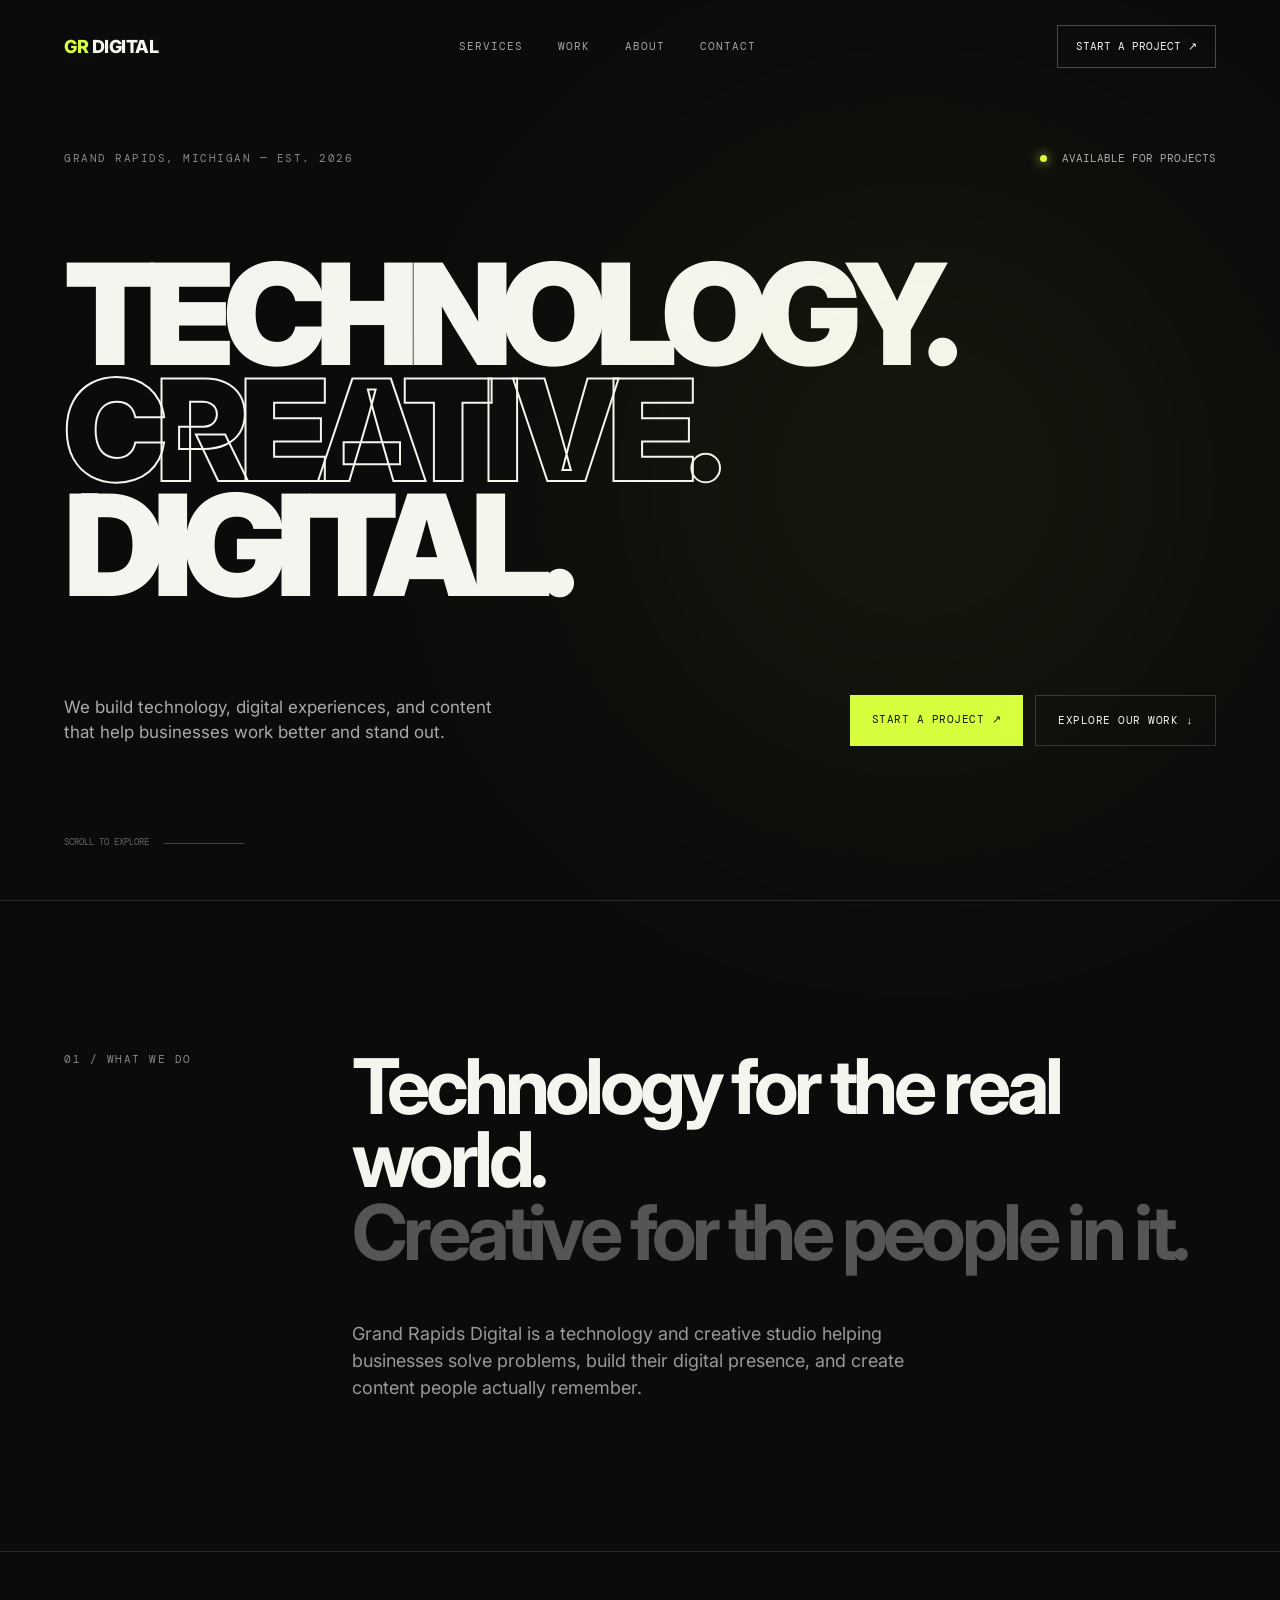
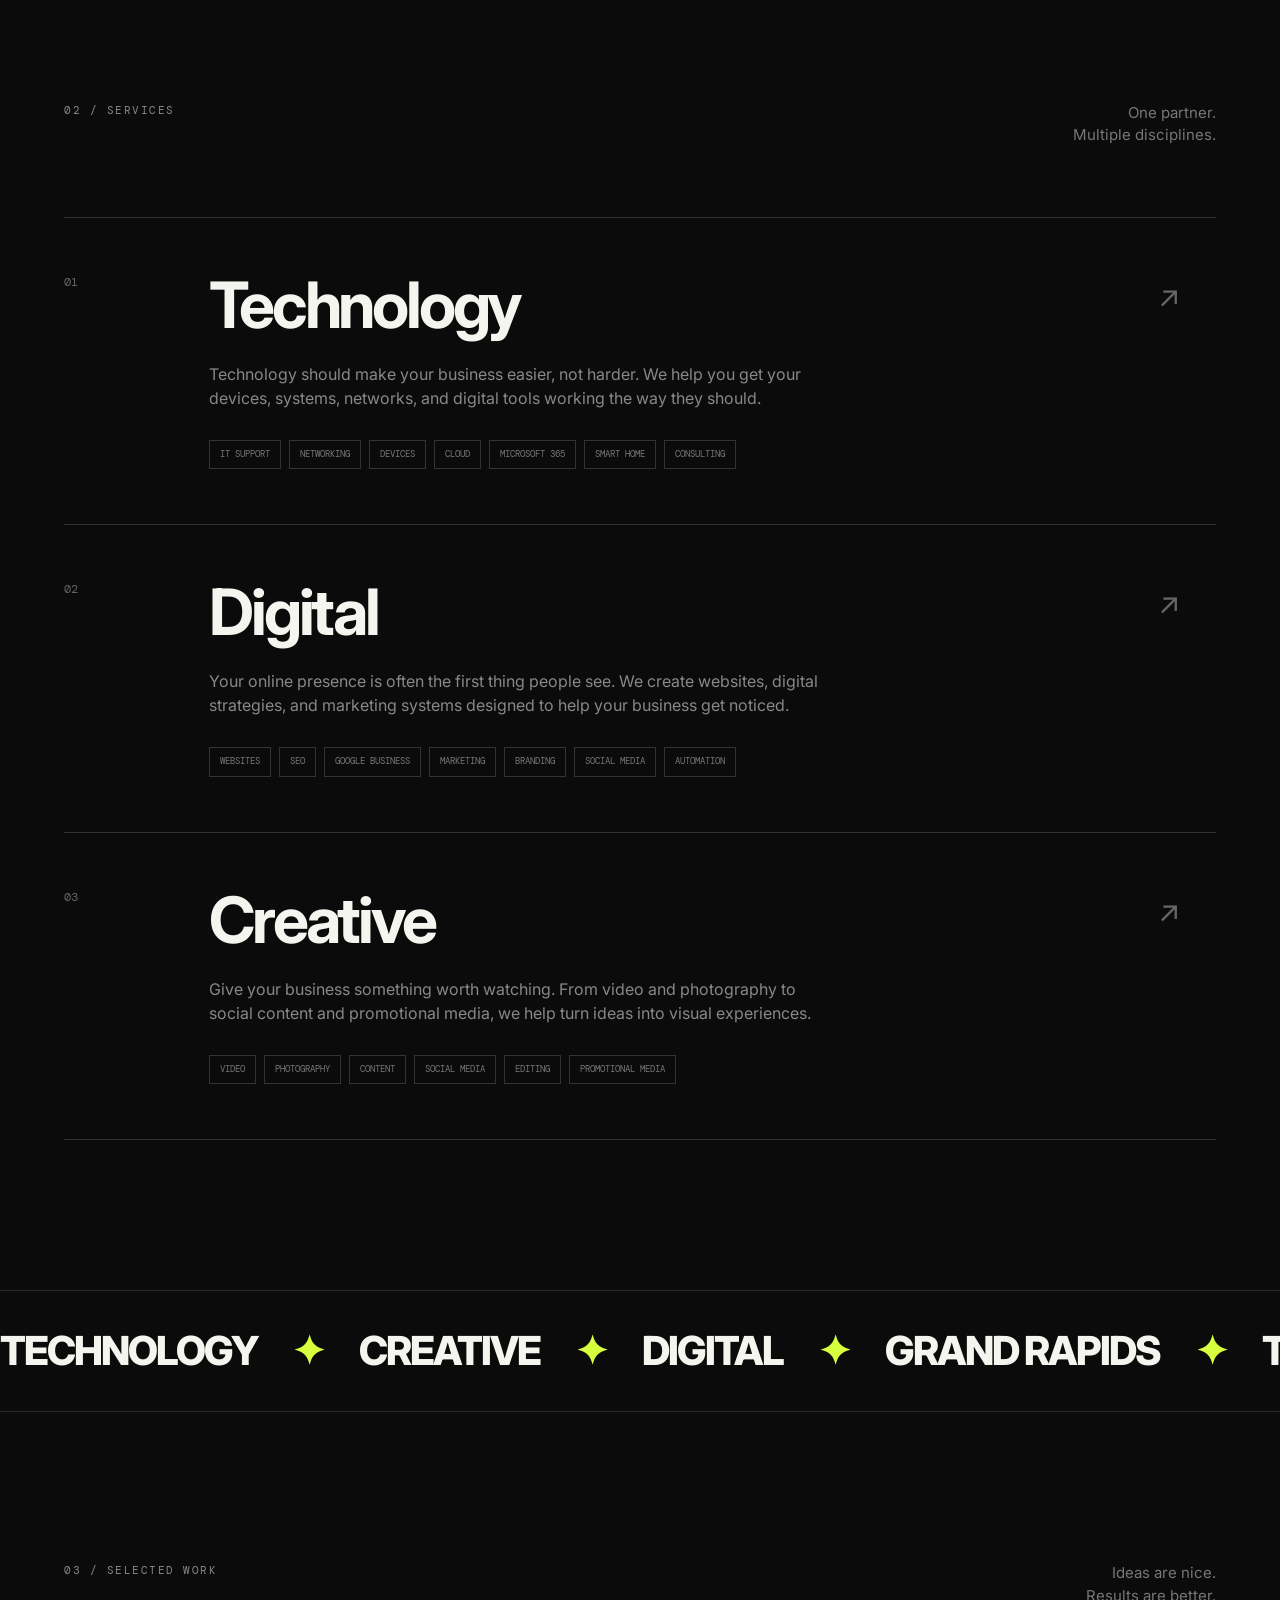
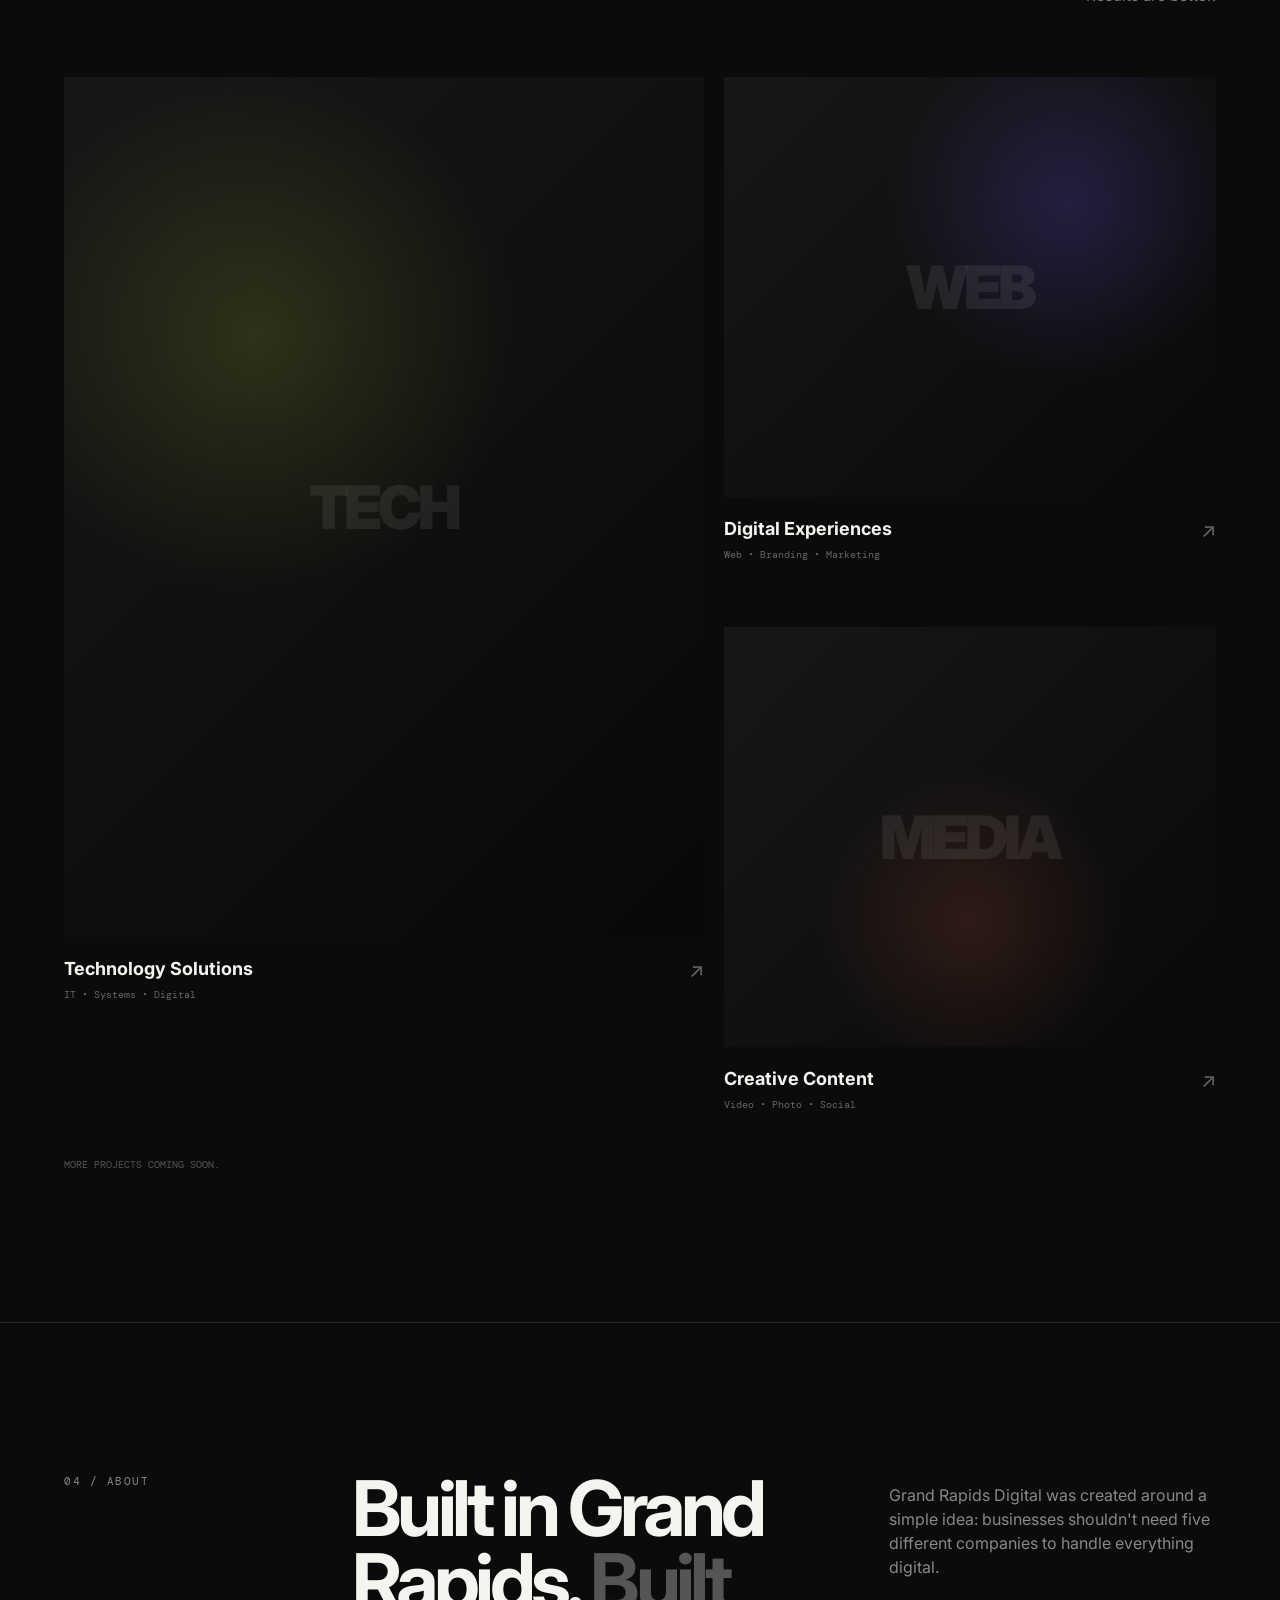
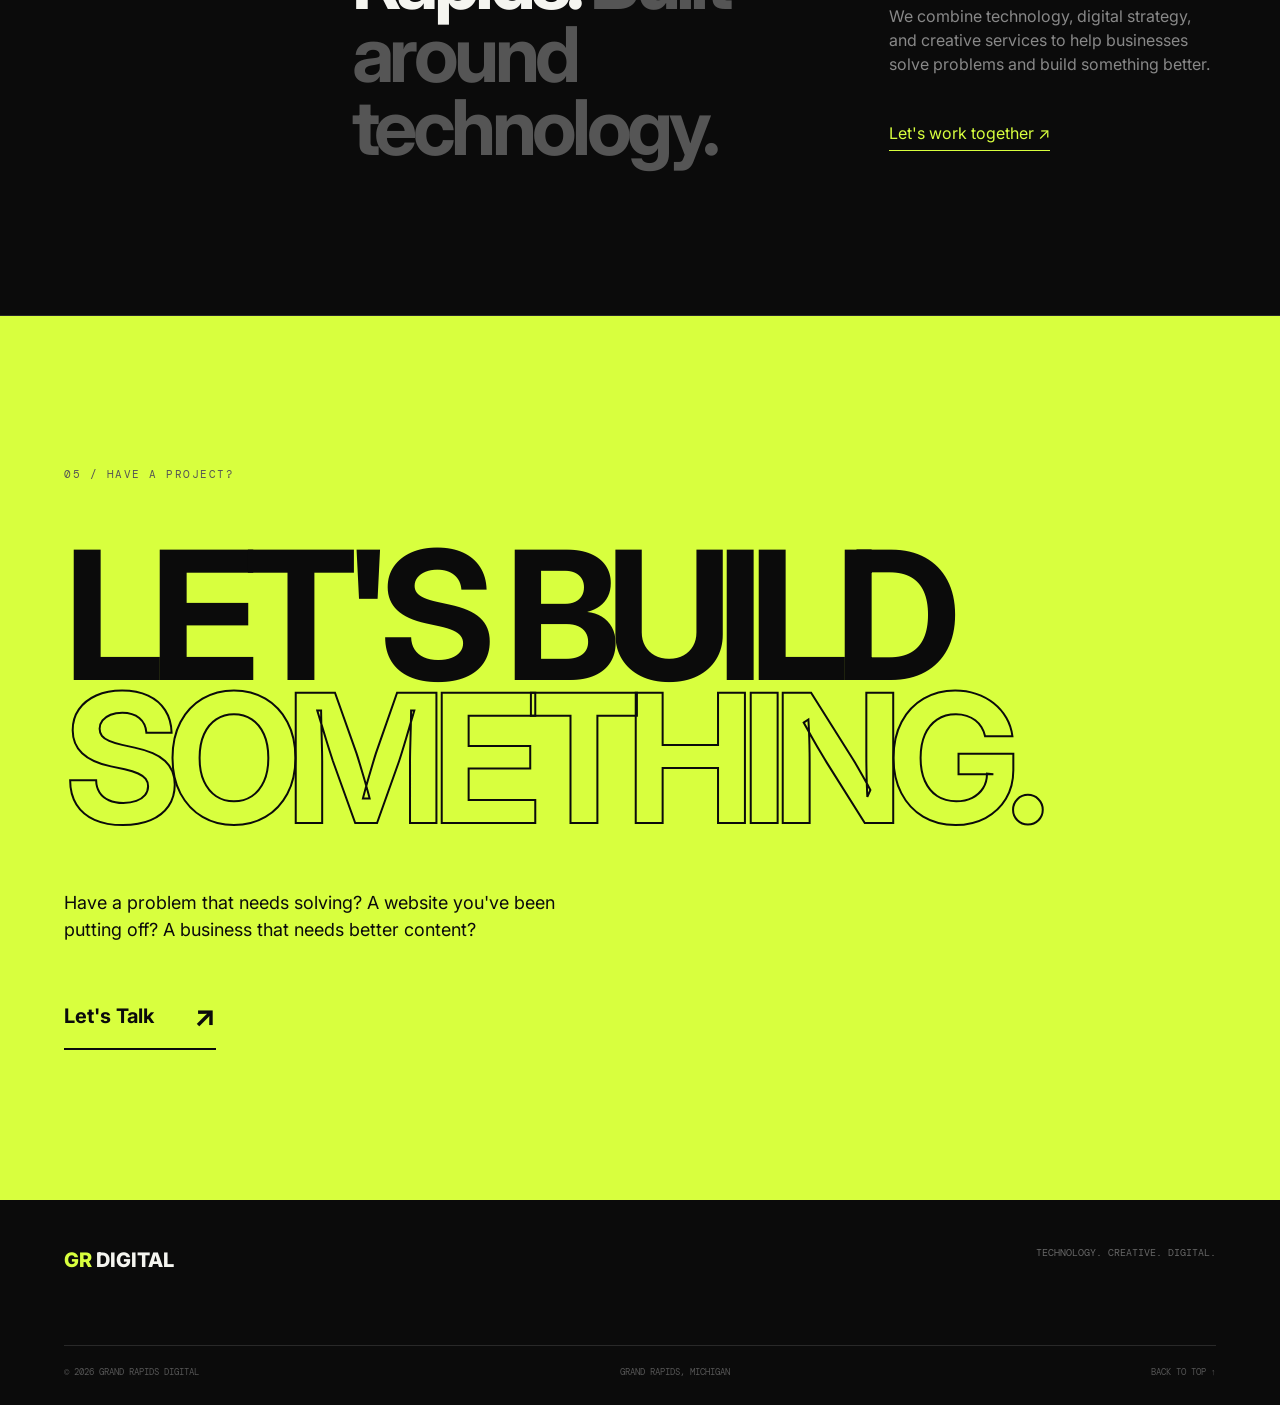
==== index.html @ d01770b4 "Initial website" ====
<!DOCTYPE html>
<html lang="en">
<head>
    <meta charset="UTF-8">
    <meta name="viewport" content="width=device-width, initial-scale=1.0">

    <title>Grand Rapids Digital — Technology. Creative. Digital.</title>

    <meta
        name="description"
        content="Grand Rapids Digital provides technology, digital, marketing, and creative services for businesses in Grand Rapids and beyond."
    >

    <link rel="stylesheet" href="style.css">
</head>

<body>

    <!-- NAVIGATION -->
    <header class="navbar">
        <div class="nav-container">

            <a href="#top" class="logo">
                <span>GR</span> DIGITAL
            </a>

            <nav>
                <a href="#services">Services</a>
                <a href="#work">Work</a>
                <a href="#about">About</a>
                <a href="#contact">Contact</a>
            </nav>

            <a href="#contact" class="nav-button">
                Start a Project ↗
            </a>

        </div>
    </header>


    <main id="top">

        <!-- HERO -->
        <section class="hero">

            <div class="hero-top">
                <p class="eyebrow">GRAND RAPIDS, MICHIGAN — EST. 2026</p>

                <div class="hero-status">
                    <span class="status-dot"></span>
                    Available for projects
                </div>
            </div>

            <div class="hero-title">
                <h1>
                    Technology.<br>
                    <span>Creative.</span><br>
                    Digital.
                </h1>
            </div>

            <div class="hero-bottom">

                <p class="hero-description">
                    We build technology, digital experiences, and content
                    that help businesses work better and stand out.
                </p>

                <div class="hero-actions">
                    <a href="#contact" class="button primary">
                        Start a Project ↗
                    </a>

                    <a href="#work" class="button secondary">
                        Explore Our Work ↓
                    </a>
                </div>

            </div>

            <div class="scroll-indicator">
                <span>SCROLL TO EXPLORE</span>
                <span class="scroll-line"></span>
            </div>

        </section>


        <!-- INTRO -->
        <section class="intro section">

            <div class="section-number">01 / WHAT WE DO</div>

            <div class="intro-content">

                <h2>
                    Technology for the real world.
                    <span>Creative for the people in it.</span>
                </h2>

                <p>
                    Grand Rapids Digital is a technology and creative studio
                    helping businesses solve problems, build their digital
                    presence, and create content people actually remember.
                </p>

            </div>

        </section>


        <!-- SERVICES -->
        <section id="services" class="services section">

            <div class="section-header">
                <div class="section-number">02 / SERVICES</div>

                <p>
                    One partner.<br>
                    Multiple disciplines.
                </p>
            </div>


            <div class="service-list">

                <!-- TECHNOLOGY -->
                <article class="service-item">

                    <div class="service-number">01</div>

                    <div class="service-main">

                        <h3>Technology</h3>

                        <p>
                            Technology should make your business easier,
                            not harder. We help you get your devices,
                            systems, networks, and digital tools working
                            the way they should.
                        </p>

                        <div class="service-tags">
                            <span>IT SUPPORT</span>
                            <span>NETWORKING</span>
                            <span>DEVICES</span>
                            <span>CLOUD</span>
                            <span>MICROSOFT 365</span>
                            <span>SMART HOME</span>
                            <span>CONSULTING</span>
                        </div>

                    </div>

                    <div class="service-arrow">↗</div>

                </article>


                <!-- DIGITAL -->
                <article class="service-item">

                    <div class="service-number">02</div>

                    <div class="service-main">

                        <h3>Digital</h3>

                        <p>
                            Your online presence is often the first thing
                            people see. We create websites, digital
                            strategies, and marketing systems designed
                            to help your business get noticed.
                        </p>

                        <div class="service-tags">
                            <span>WEBSITES</span>
                            <span>SEO</span>
                            <span>GOOGLE BUSINESS</span>
                            <span>MARKETING</span>
                            <span>BRANDING</span>
                            <span>SOCIAL MEDIA</span>
                            <span>AUTOMATION</span>
                        </div>

                    </div>

                    <div class="service-arrow">↗</div>

                </article>


                <!-- CREATIVE -->
                <article class="service-item">

                    <div class="service-number">03</div>

                    <div class="service-main">

                        <h3>Creative</h3>

                        <p>
                            Give your business something worth watching.
                            From video and photography to social content
                            and promotional media, we help turn ideas into
                            visual experiences.
                        </p>

                        <div class="service-tags">
                            <span>VIDEO</span>
                            <span>PHOTOGRAPHY</span>
                            <span>CONTENT</span>
                            <span>SOCIAL MEDIA</span>
                            <span>EDITING</span>
                            <span>PROMOTIONAL MEDIA</span>
                        </div>

                    </div>

                    <div class="service-arrow">↗</div>

                </article>

            </div>

        </section>


        <!-- MARQUEE -->
        <section class="marquee">

            <div class="marquee-track">

                <span>TECHNOLOGY</span>
                <span>✦</span>
                <span>CREATIVE</span>
                <span>✦</span>
                <span>DIGITAL</span>
                <span>✦</span>
                <span>GRAND RAPIDS</span>
                <span>✦</span>

                <span>TECHNOLOGY</span>
                <span>✦</span>
                <span>CREATIVE</span>
                <span>✦</span>
                <span>DIGITAL</span>
                <span>✦</span>
                <span>GRAND RAPIDS</span>
                <span>✦</span>

            </div>

        </section>


        <!-- WORK -->
        <section id="work" class="work section">

            <div class="section-header">

                <div class="section-number">03 / SELECTED WORK</div>

                <p>
                    Ideas are nice.<br>
                    Results are better.
                </p>

            </div>


            <div class="work-grid">

                <a href="#" class="work-card work-large">

                    <div class="work-image work-tech">
                        <span>TECH</span>
                    </div>

                    <div class="work-info">
                        <div>
                            <h3>Technology Solutions</h3>
                            <p>IT • Systems • Digital</p>
                        </div>

                        <span>↗</span>
                    </div>

                </a>


                <a href="#" class="work-card">

                    <div class="work-image work-digital">
                        <span>WEB</span>
                    </div>

                    <div class="work-info">
                        <div>
                            <h3>Digital Experiences</h3>
                            <p>Web • Branding • Marketing</p>
                        </div>

                        <span>↗</span>
                    </div>

                </a>


                <a href="#" class="work-card">

                    <div class="work-image work-creative">
                        <span>MEDIA</span>
                    </div>

                    <div class="work-info">
                        <div>
                            <h3>Creative Content</h3>
                            <p>Video • Photo • Social</p>
                        </div>

                        <span>↗</span>
                    </div>

                </a>

            </div>

            <p class="work-note">
                More projects coming soon.
            </p>

        </section>


        <!-- ABOUT -->
        <section id="about" class="about section">

            <div class="section-number">04 / ABOUT</div>

            <div class="about-content">

                <h2>
                    Built in Grand Rapids.
                    <span>Built around technology.</span>
                </h2>

                <div class="about-text">

                    <p>
                        Grand Rapids Digital was created around a simple
                        idea: businesses shouldn't need five different
                        companies to handle everything digital.
                    </p>

                    <p>
                        We combine technology, digital strategy, and
                        creative services to help businesses solve
                        problems and build something better.
                    </p>

                    <a href="#contact" class="text-link">
                        Let's work together ↗
                    </a>

                </div>

            </div>

        </section>


        <!-- CTA -->
        <section id="contact" class="contact">

            <div class="contact-inner">

                <p class="eyebrow">05 / HAVE A PROJECT?</p>

                <h2>
                    Let's build<br>
                    <span>something.</span>
                </h2>

                <p>
                    Have a problem that needs solving?
                    A website you've been putting off?
                    A business that needs better content?
                </p>

                <a
                    href="mailto:YOUR_EMAIL_HERE"
                    class="contact-button"
                >
                    Let's Talk <span>↗</span>
                </a>

            </div>

        </section>

    </main>


    <!-- FOOTER -->
    <footer>

        <div class="footer-top">

            <div class="footer-logo">
                <span>GR</span> DIGITAL
            </div>

            <p>
                Technology. Creative. Digital.
            </p>

        </div>

        <div class="footer-bottom">

            <span>© 2026 Grand Rapids Digital</span>

            <span>Grand Rapids, Michigan</span>

            <a href="#top">Back to top ↑</a>

        </div>

    </footer>


    <script src="script.js"></script>

</body>
</html>
---- style.css ----
@import url('https://fonts.googleapis.com/css2?family=DM+Mono:wght@400;500&family=Inter:wght@400;500;600;700;800;900&display=swap');


/* =========================
   RESET
========================= */

* {
    margin: 0;
    padding: 0;
    box-sizing: border-box;
}

html {
    scroll-behavior: smooth;
}

body {
    background: #0b0b0b;
    color: #f5f5f0;
    font-family: "Inter", sans-serif;
    line-height: 1.5;
}

a {
    color: inherit;
    text-decoration: none;
}

::selection {
    background: #d8ff3e;
    color: #0b0b0b;
}


/* =========================
   NAVBAR
========================= */

.navbar {
    position: absolute;
    top: 0;
    left: 0;
    width: 100%;
    z-index: 100;
    padding: 25px 5vw;
}

.nav-container {
    display: flex;
    align-items: center;
    justify-content: space-between;
    max-width: 1500px;
    margin: auto;
}

.logo {
    font-size: 18px;
    font-weight: 800;
    letter-spacing: -0.5px;
}

.logo span,
.footer-logo span {
    color: #d8ff3e;
}

nav {
    display: flex;
    gap: 35px;
}

nav a {
    font-family: "DM Mono", monospace;
    font-size: 11px;
    text-transform: uppercase;
    letter-spacing: 1px;
    opacity: 0.65;
    transition: 0.3s;
}

nav a:hover {
    opacity: 1;
    color: #d8ff3e;
}

.nav-button {
    border: 1px solid rgba(255,255,255,0.25);
    padding: 12px 18px;
    font-family: "DM Mono", monospace;
    font-size: 11px;
    text-transform: uppercase;
    transition: 0.3s;
}

.nav-button:hover {
    background: #d8ff3e;
    color: #0b0b0b;
    border-color: #d8ff3e;
}


/* =========================
   HERO
========================= */

.hero {
    min-height: 100vh;
    padding: 150px 5vw 50px;
    max-width: 1500px;
    margin: auto;
    display: flex;
    flex-direction: column;
    justify-content: space-between;
    position: relative;
}

.hero::before {
    content: "";
    position: absolute;
    width: 600px;
    height: 600px;
    background: #d8ff3e;
    opacity: 0.06;
    filter: blur(140px);
    border-radius: 50%;
    top: 20%;
    right: 5%;
    pointer-events: none;
}

.hero-top {
    display: flex;
    justify-content: space-between;
    align-items: center;
}

.eyebrow,
.section-number {
    font-family: "DM Mono", monospace;
    font-size: 11px;
    letter-spacing: 1.5px;
    text-transform: uppercase;
    color: #888;
}

.hero-status {
    font-family: "DM Mono", monospace;
    font-size: 11px;
    text-transform: uppercase;
    color: #aaa;
}

.status-dot {
    width: 7px;
    height: 7px;
    display: inline-block;
    border-radius: 50%;
    background: #d8ff3e;
    margin-right: 8px;
    box-shadow: 0 0 12px #d8ff3e;
}

.hero-title {
    margin-top: 80px;
}

.hero h1 {
    font-size: clamp(70px, 11vw, 175px);
    line-height: 0.82;
    letter-spacing: -0.075em;
    font-weight: 900;
    text-transform: uppercase;
}

.hero h1 span {
    color: transparent;
    -webkit-text-stroke: 2px #f5f5f0;
}

.hero-bottom {
    display: flex;
    justify-content: space-between;
    align-items: end;
    gap: 50px;
    margin-top: 80px;
}

.hero-description {
    max-width: 430px;
    color: #aaa;
    font-size: 17px;
}

.hero-actions {
    display: flex;
    gap: 12px;
}

.button {
    padding: 16px 22px;
    font-family: "DM Mono", monospace;
    font-size: 11px;
    text-transform: uppercase;
    letter-spacing: 0.5px;
    transition: 0.3s;
}

.button.primary {
    background: #d8ff3e;
    color: #0b0b0b;
}

.button.primary:hover {
    transform: translateY(-3px);
    box-shadow: 0 10px 30px rgba(216,255,62,0.2);
}

.button.secondary {
    border: 1px solid #333;
}

.button.secondary:hover {
    border-color: #d8ff3e;
    color: #d8ff3e;
}

.scroll-indicator {
    display: flex;
    align-items: center;
    gap: 15px;
    margin-top: 80px;
    font-family: "DM Mono", monospace;
    font-size: 9px;
    color: #666;
}

.scroll-line {
    width: 80px;
    height: 1px;
    background: #444;
}


/* =========================
   SECTIONS
========================= */

.section {
    max-width: 1500px;
    margin: auto;
    padding: 150px 5vw;
}

.intro {
    display: grid;
    grid-template-columns: 25% 75%;
    border-top: 1px solid #292929;
}

.intro-content {
    max-width: 950px;
}

.intro h2 {
    font-size: clamp(42px, 6vw, 85px);
    line-height: 0.95;
    letter-spacing: -0.06em;
}

.intro h2 span {
    display: block;
    color: #555;
}

.intro p {
    max-width: 600px;
    margin-top: 50px;
    color: #999;
    font-size: 18px;
}


/* =========================
   SERVICES
========================= */

.services {
    border-top: 1px solid #292929;
}

.section-header {
    display: flex;
    justify-content: space-between;
    margin-bottom: 70px;
}

.section-header p {
    font-size: 15px;
    color: #777;
    text-align: right;
}

.service-list {
    border-top: 1px solid #333;
}

.service-item {
    display: grid;
    grid-template-columns: 10% 1fr 5%;
    gap: 30px;
    padding: 55px 0;
    border-bottom: 1px solid #333;
    transition: 0.4s;
}

.service-item:hover {
    padding-left: 20px;
    padding-right: 20px;
    background: #111;
}

.service-number {
    font-family: "DM Mono", monospace;
    color: #666;
    font-size: 12px;
}

.service-main h3 {
    font-size: clamp(40px, 5vw, 70px);
    line-height: 1;
    letter-spacing: -0.05em;
    margin-bottom: 25px;
}

.service-main p {
    max-width: 620px;
    color: #888;
    font-size: 16px;
}

.service-tags {
    display: flex;
    flex-wrap: wrap;
    gap: 8px;
    margin-top: 30px;
}

.service-tags span {
    border: 1px solid #333;
    padding: 7px 10px;
    font-family: "DM Mono", monospace;
    font-size: 9px;
    color: #777;
}

.service-arrow {
    font-size: 30px;
    color: #666;
    transition: 0.3s;
}

.service-item:hover .service-arrow {
    color: #d8ff3e;
    transform: translate(5px, -5px);
}


/* =========================
   MARQUEE
========================= */

.marquee {
    overflow: hidden;
    border-top: 1px solid #292929;
    border-bottom: 1px solid #292929;
    padding: 30px 0;
    white-space: nowrap;
}

.marquee-track {
    display: inline-flex;
    gap: 35px;
    animation: marquee 25s linear infinite;
}

.marquee span {
    font-size: 40px;
    font-weight: 800;
    letter-spacing: -2px;
}

.marquee span:nth-child(even) {
    color: #d8ff3e;
}

@keyframes marquee {
    from {
        transform: translateX(0);
    }

    to {
        transform: translateX(-50%);
    }
}


/* =========================
   WORK
========================= */

.work {
    border-bottom: 1px solid #292929;
}

.work-grid {
    display: grid;
    grid-template-columns: 1.3fr 1fr;
    gap: 20px;
}

.work-card {
    display: block;
}

.work-card:first-child {
    grid-row: span 2;
}

.work-image {
    height: 420px;
    display: flex;
    align-items: center;
    justify-content: center;
    overflow: hidden;
    transition: 0.5s;
}

.work-large .work-image {
    height: 860px;
}

.work-image span {
    font-size: 60px;
    font-weight: 900;
    letter-spacing: -4px;
    color: rgba(255,255,255,0.08);
}

.work-tech {
    background:
        radial-gradient(circle at 30% 30%, #d8ff3e22, transparent 35%),
        linear-gradient(135deg, #171717, #080808);
}

.work-digital {
    background:
        radial-gradient(circle at 70% 30%, #6d5dfc33, transparent 40%),
        linear-gradient(135deg, #171717, #090909);
}

.work-creative {
    background:
        radial-gradient(circle at 50% 70%, #ff6b4a22, transparent 40%),
        linear-gradient(135deg, #171717, #090909);
}

.work-card:hover .work-image {
    transform: scale(0.985);
}

.work-info {
    display: flex;
    justify-content: space-between;
    padding: 18px 0 45px;
}

.work-info h3 {
    font-size: 18px;
}

.work-info p {
    color: #666;
    font-family: "DM Mono", monospace;
    font-size: 10px;
    margin-top: 5px;
}

.work-info > span {
    color: #666;
    font-size: 20px;
}

.work-card:hover .work-info > span {
    color: #d8ff3e;
}

.work-note {
    color: #555;
    font-family: "DM Mono", monospace;
    font-size: 10px;
    text-transform: uppercase;
}


/* =========================
   ABOUT
========================= */

.about {
    display: grid;
    grid-template-columns: 25% 75%;
    border-bottom: 1px solid #292929;
}

.about-content {
    display: grid;
    grid-template-columns: 1.4fr 1fr;
    gap: 80px;
}

.about h2 {
    font-size: clamp(45px, 6vw, 90px);
    line-height: 0.95;
    letter-spacing: -0.06em;
}

.about h2 span {
    color: #555;
}

.about-text {
    padding-top: 10px;
}

.about-text p {
    color: #888;
    font-size: 16px;
    margin-bottom: 25px;
}

.text-link {
    display: inline-block;
    margin-top: 20px;
    color: #d8ff3e;
    border-bottom: 1px solid #d8ff3e;
    padding-bottom: 5px;
}


/* =========================
   CONTACT
========================= */

.contact {
    min-height: 80vh;
    display: flex;
    align-items: center;
    padding: 150px 5vw;
    background: #d8ff3e;
    color: #0b0b0b;
}

.contact-inner {
    width: 100%;
    max-width: 1500px;
    margin: auto;
}

.contact .eyebrow {
    color: #555;
}

.contact h2 {
    font-size: clamp(80px, 14vw, 210px);
    line-height: 0.8;
    letter-spacing: -0.08em;
    text-transform: uppercase;
    margin: 60px 0;
}

.contact h2 span {
    color: transparent;
    -webkit-text-stroke: 2px #0b0b0b;
}

.contact p:not(.eyebrow) {
    max-width: 500px;
    font-size: 18px;
}

.contact-button {
    display: inline-flex;
    align-items: center;
    gap: 40px;
    margin-top: 50px;
    border-bottom: 2px solid #0b0b0b;
    padding-bottom: 10px;
    font-size: 20px;
    font-weight: 700;
}

.contact-button span {
    font-size: 30px;
}


/* =========================
   FOOTER
========================= */

footer {
    padding: 45px 5vw 25px;
    background: #0b0b0b;
}

.footer-top {
    display: flex;
    justify-content: space-between;
    padding-bottom: 70px;
}

.footer-logo {
    font-size: 20px;
    font-weight: 800;
}

.footer-top p {
    color: #666;
    font-family: "DM Mono", monospace;
    font-size: 10px;
    text-transform: uppercase;
}

.footer-bottom {
    border-top: 1px solid #292929;
    padding-top: 20px;
    display: flex;
    justify-content: space-between;
    color: #555;
    font-family: "DM Mono", monospace;
    font-size: 9px;
    text-transform: uppercase;
}


/* =========================
   MOBILE
========================= */

@media (max-width: 800px) {

    .navbar {
        padding: 20px;
    }

    nav {
        display: none;
    }

    .nav-button {
        padding: 10px 12px;
    }

    .hero {
        padding: 130px 20px 40px;
        min-height: 900px;
    }

    .hero-top {
        align-items: flex-start;
    }

    .hero-status {
        display: none;
    }

    .hero-title {
        margin-top: 100px;
    }

    .hero h1 {
        font-size: 20vw;
    }

    .hero h1 span {
        -webkit-text-stroke: 1px #f5f5f0;
    }

    .hero-bottom {
        flex-direction: column;
        align-items: flex-start;
    }

    .hero-actions {
        flex-direction: column;
        width: 100%;
    }

    .button {
        text-align: center;
        width: 100%;
    }

    .section {
        padding: 100px 20px;
    }

    .intro,
    .about {
        display: block;
    }

    .intro-content,
    .about-content {
        margin-top: 50px;
    }

    .intro h2,
    .about h2 {
        font-size: 50px;
    }

    .section-header {
        display: block;
    }

    .section-header p {
        text-align: left;
        margin-top: 20px;
    }

    .service-item {
        grid-template-columns: 40px 1fr;
        gap: 10px;
        padding: 45px 0;
    }

    .service-arrow {
        display: none;
    }

    .service-main h3 {
        font-size: 48px;
    }

    .service-main p {
        font-size: 15px;
    }

    .marquee span {
        font-size: 30px;
    }

    .work-grid {
        display: block;
    }

    .work-image,
    .work-large .work-image {
        height: 300px;
    }

    .about-content {
        display: block;
    }

    .about-text {
        margin-top: 50px;
    }

    .contact {
        min-height: 650px;
        padding: 100px 20px;
    }

    .contact h2 {
        font-size: 22vw;
        margin: 50px 0;
    }

    .footer-top,
    .footer-bottom {
        flex-direction: column;
        gap: 20px;
    }

}
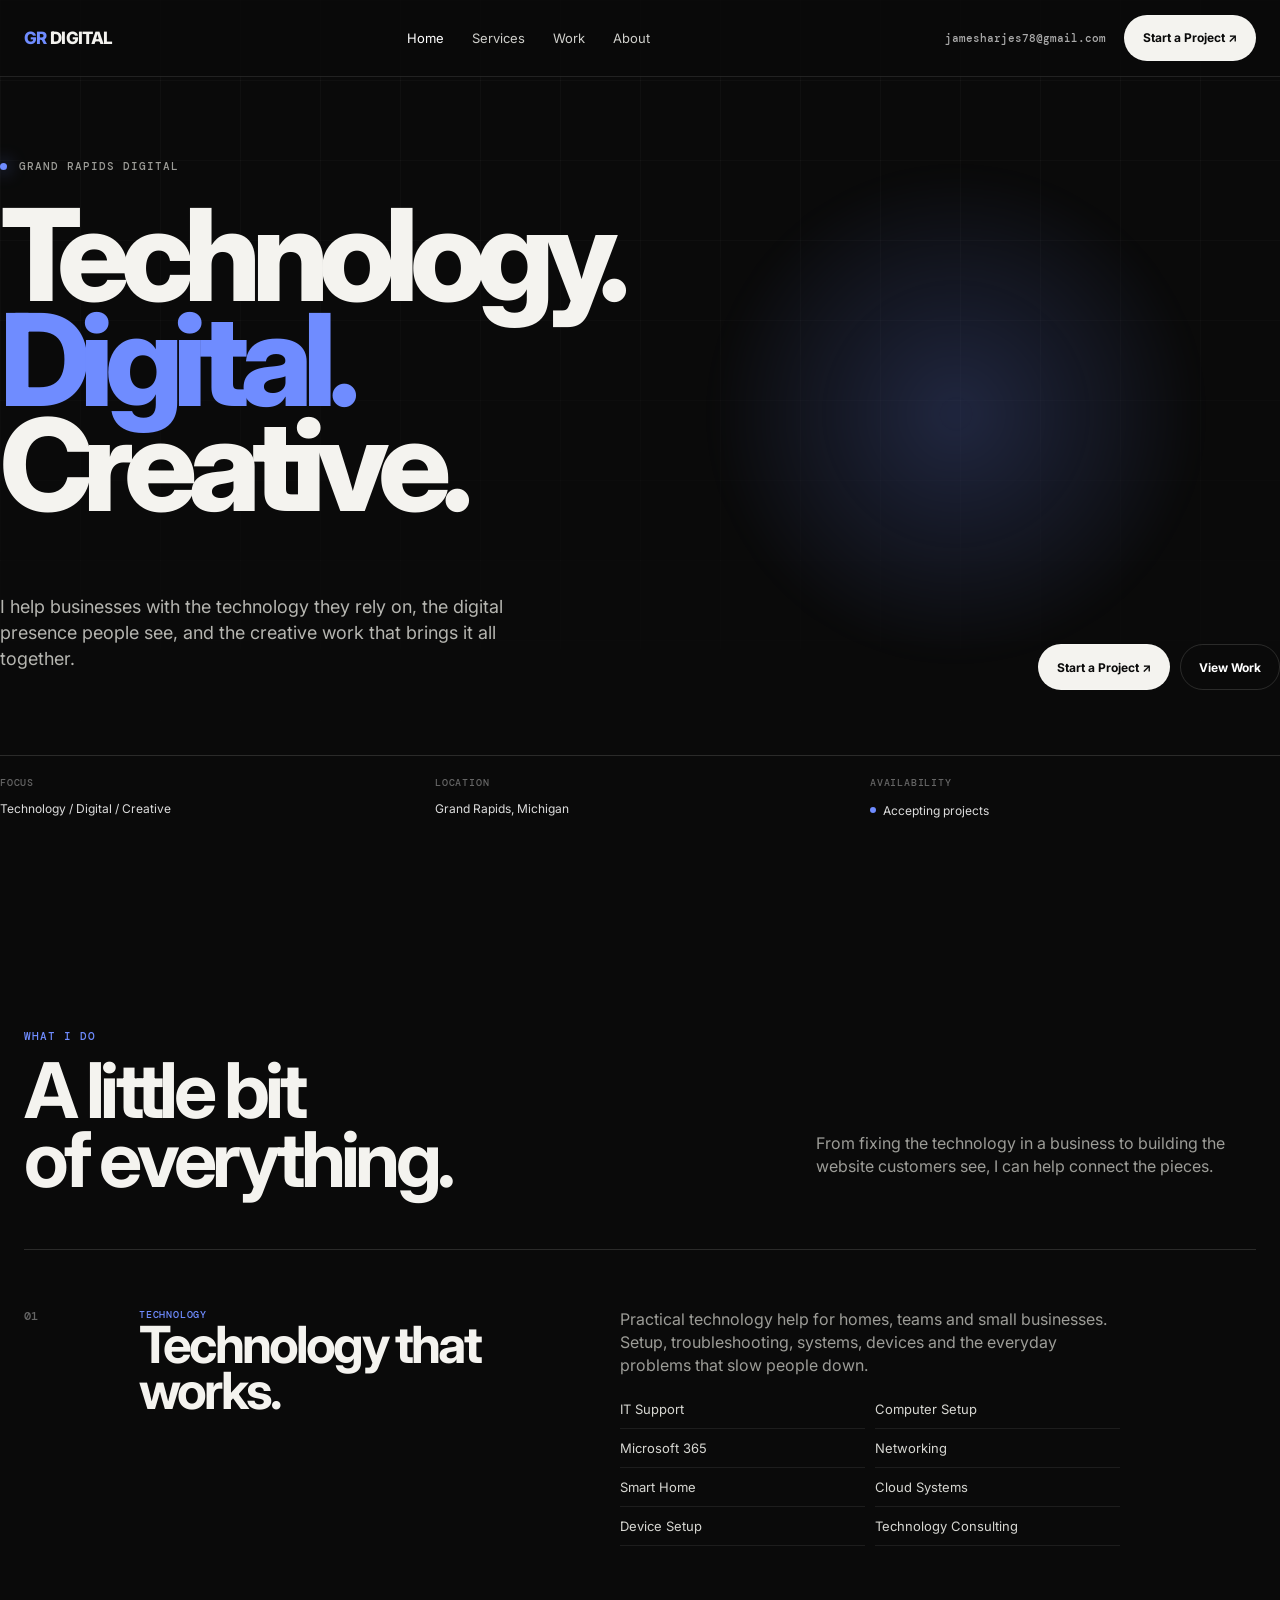
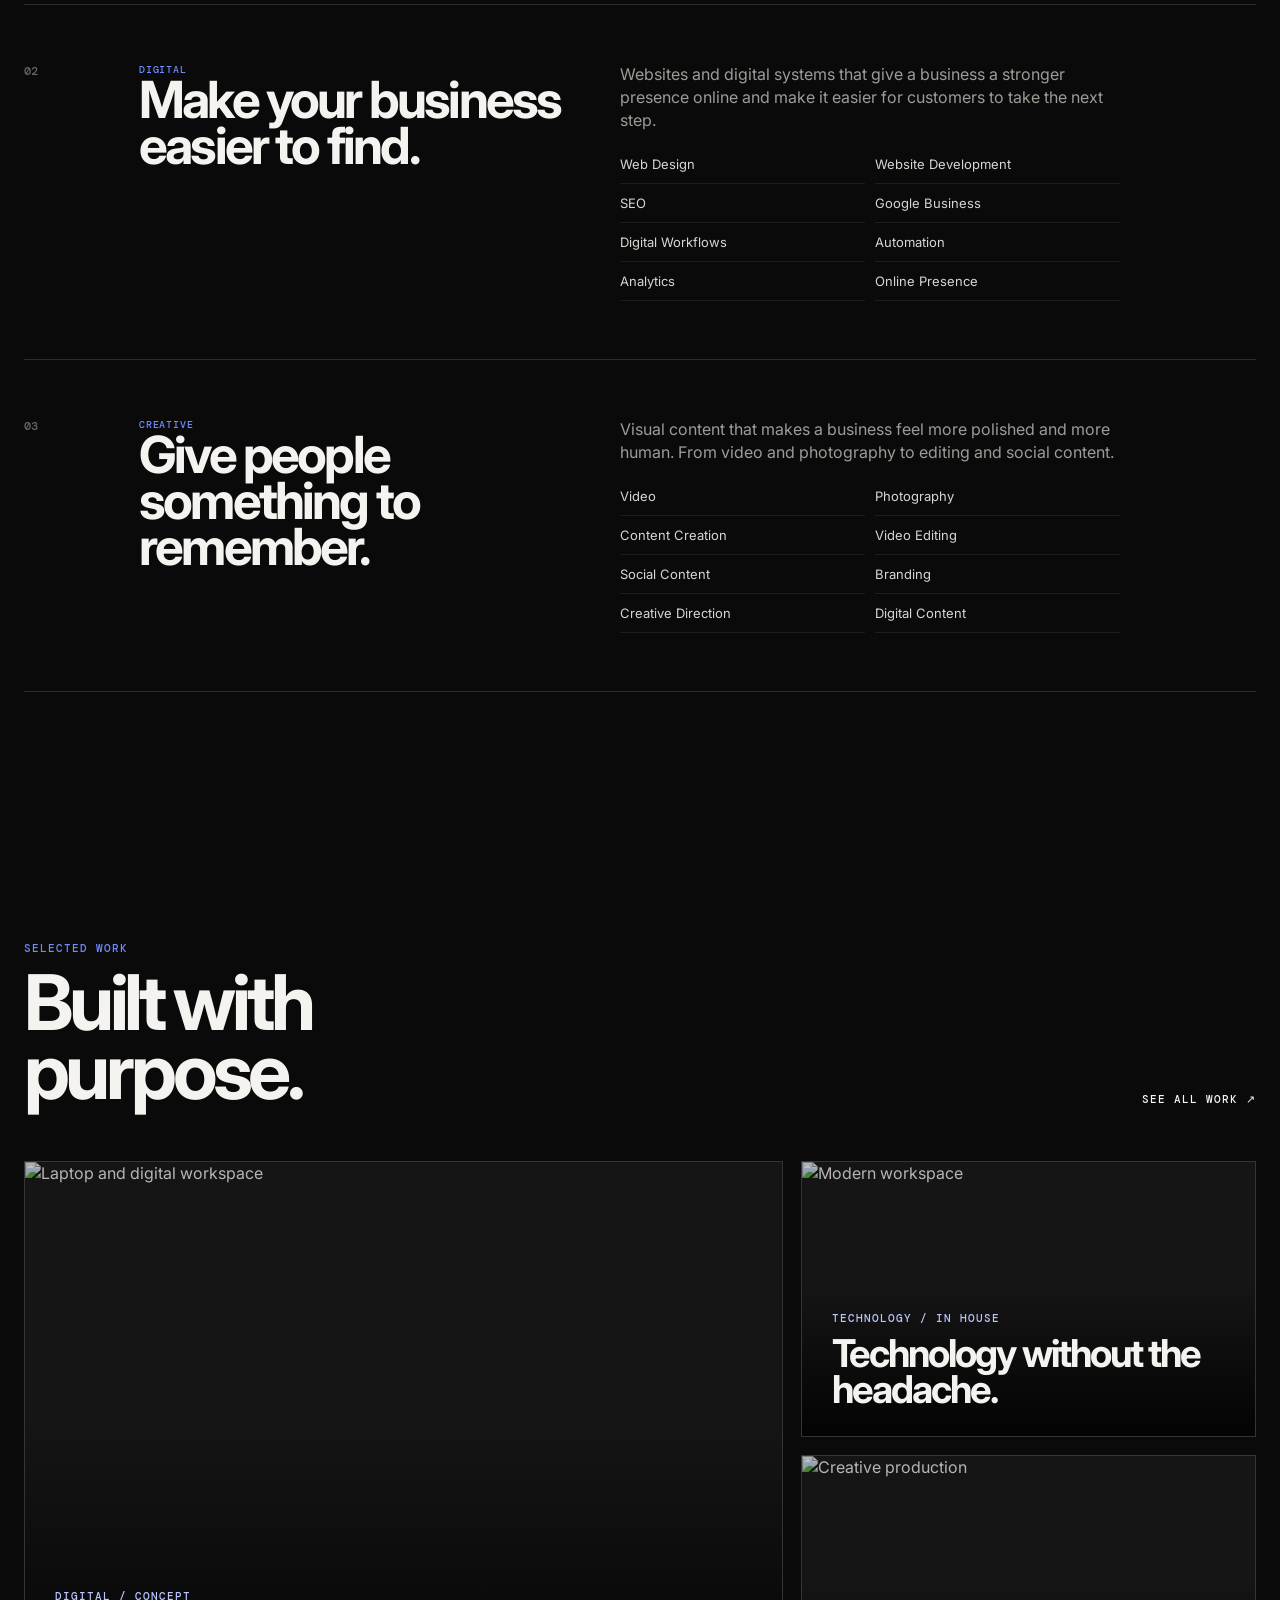
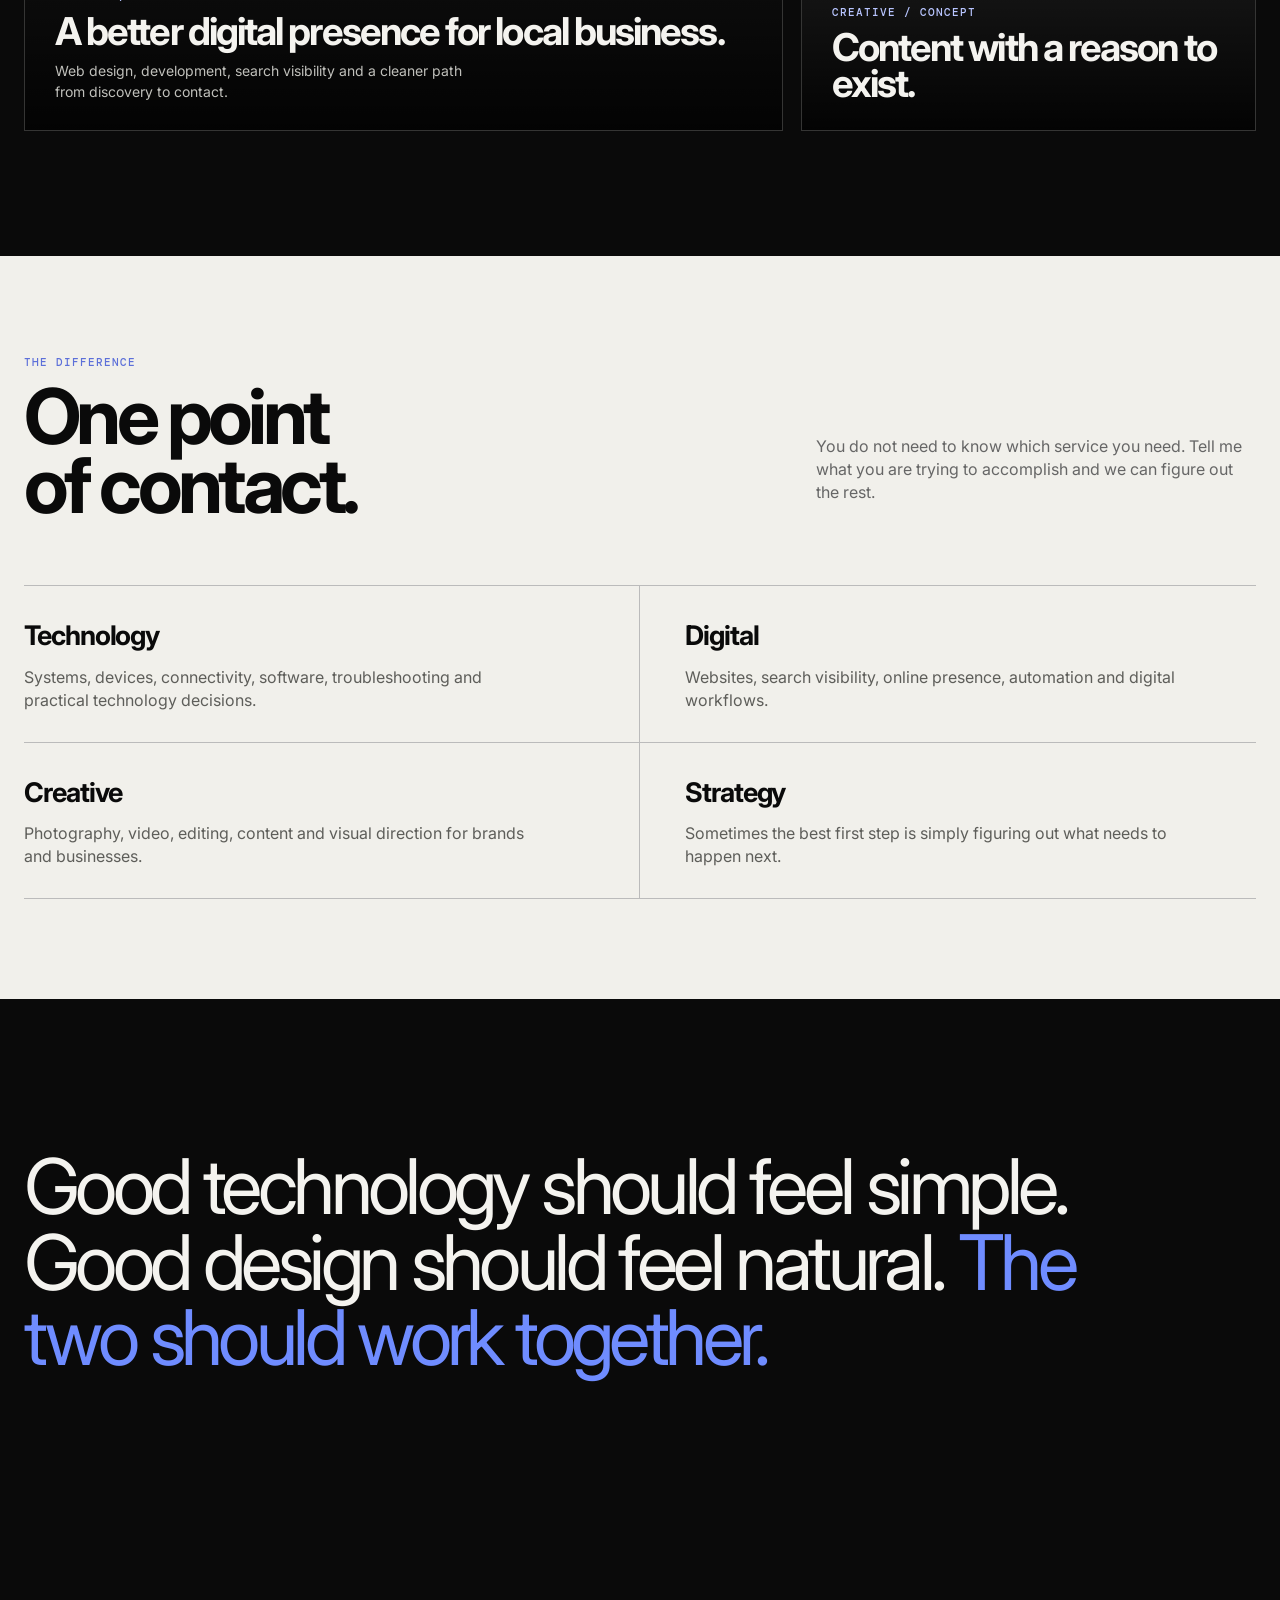
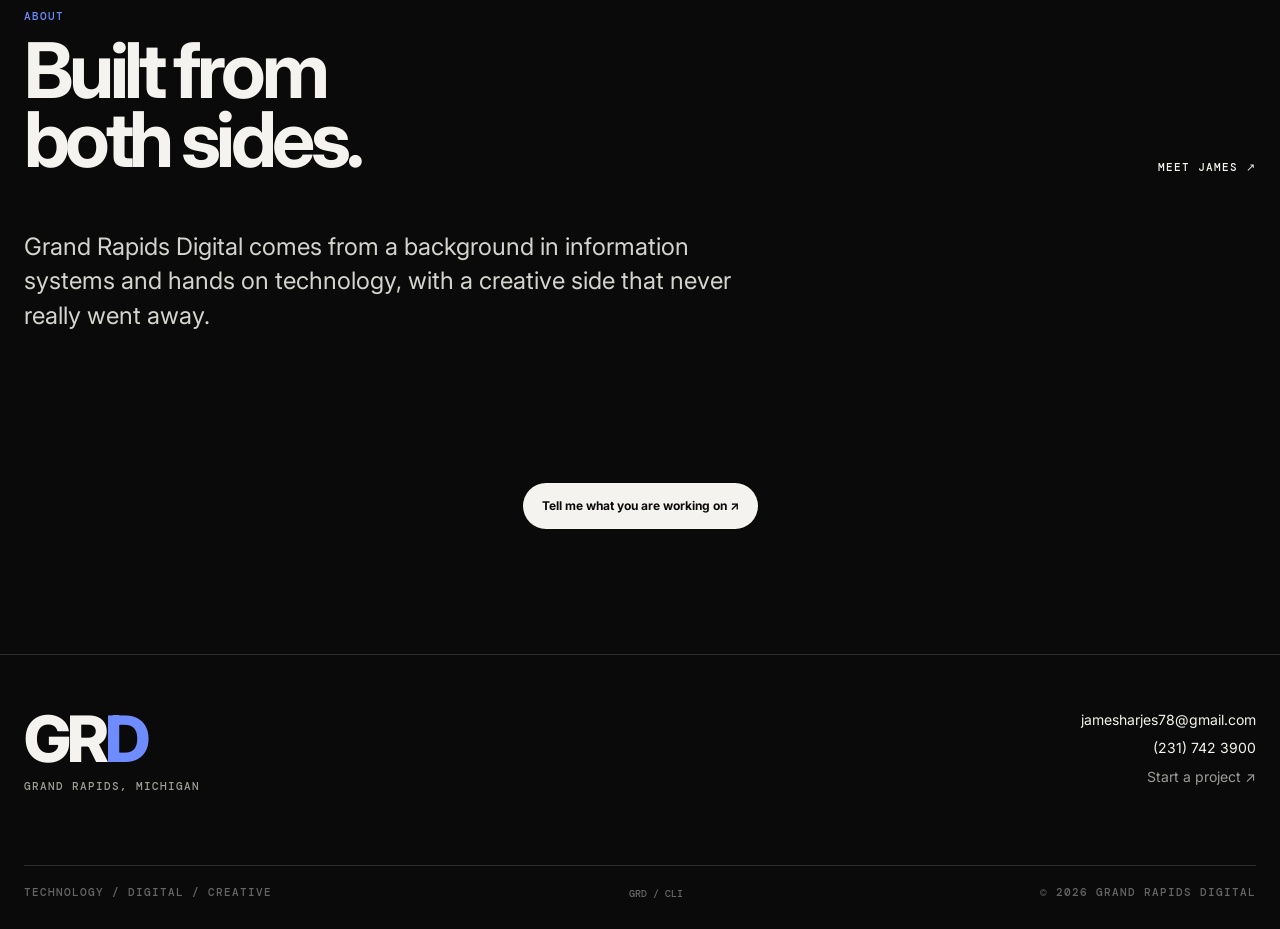
==== commit 5bf9f82f: "Update website" ====
--- a/index.html
+++ b/index.html
@@ -1,438 +1,182 @@
-<!DOCTYPE html>
+<!doctype html>
 <html lang="en">
 <head>
-    <meta charset="UTF-8">
-    <meta name="viewport" content="width=device-width, initial-scale=1.0">
+  <meta charset="utf-8">
+  <meta name="viewport" content="width=device-width,initial-scale=1">
+  <meta name="description" content="Grand Rapids Digital provides technology, digital and creative services for businesses in Grand Rapids and beyond.">
+  <title>Technology. Digital. Creative. | Grand Rapids Digital</title>
+  <link rel="stylesheet" href="style.css">
+</head>
+<body data-page="home">
 
-    <title>Grand Rapids Digital — Technology. Creative. Digital.</title>
-
-    <meta
-        name="description"
-        content="Grand Rapids Digital provides technology, digital, marketing, and creative services for businesses in Grand Rapids and beyond."
-    >
-
-    <link rel="stylesheet" href="style.css">
-</head>
-
-<body>
-
-    <!-- NAVIGATION -->
-    <header class="navbar">
-        <div class="nav-container">
-
-            <a href="#top" class="logo">
-                <span>GR</span> DIGITAL
-            </a>
-
-            <nav>
-                <a href="#services">Services</a>
-                <a href="#work">Work</a>
-                <a href="#about">About</a>
-                <a href="#contact">Contact</a>
-            </nav>
-
-            <a href="#contact" class="nav-button">
-                Start a Project ↗
-            </a>
-
-        </div>
-    </header>
+<header class="navbar">
+  <div class="container nav-inner">
+    <a class="logo" href="index.html"><span>GR</span> DIGITAL</a>
+    <nav class="nav-links">
+      <a href="index.html" data-nav="home">Home</a>
+      <a href="services.html" data-nav="services">Services</a>
+      <a href="work.html" data-nav="work">Work</a>
+      <a href="about.html" data-nav="about">About</a>
+    </nav>
+    <div class="nav-contact">
+      <a href="mailto:jamesharjes78@gmail.com">jamesharjes78@gmail.com</a>
+      <a href="contact.html" class="nav-button">Start a Project ↗</a>
+    </div>
+    <button class="menu-toggle" type="button">MENU</button>
+  </div>
+</header>
 
 
-    <main id="top">
+<main>
+<section class="hero">
+  <div class="hero-grid"></div>
+  <div class="hero-glow"></div>
+  <div class="container hero-content">
+    <div class="eyebrow mono"><i></i> Grand Rapids Digital</div>
+    <h1>Technology.<br><span class="accent">Digital.</span><br>Creative.</h1>
+    <div class="hero-bottom">
+      <p class="hero-copy">I help businesses with the technology they rely on, the digital presence people see, and the creative work that brings it all together.</p>
+      <div class="hero-actions">
+        <a class="button" href="contact.html">Start a Project ↗</a>
+        <a class="button dark" href="work.html">View Work</a>
+      </div>
+    </div>
+    <div class="hero-meta">
+      <div><span class="meta-label">Focus</span><span class="meta-value">Technology / Digital / Creative</span></div>
+      <div><span class="meta-label">Location</span><span class="meta-value">Grand Rapids, Michigan</span></div>
+      <div><span class="meta-label">Availability</span><span class="meta-value status"><i></i> Accepting projects</span></div>
+    </div>
+  </div>
+</section>
 
-        <!-- HERO -->
-        <section class="hero">
+<section class="section">
+  <div class="container">
+    <div class="section-head reveal">
+      <div><div class="section-kicker mono">What I do</div><h2 class="section-title">A little bit<br>of everything.</h2></div>
+      <p class="section-intro">From fixing the technology in a business to building the website customers see, I can help connect the pieces.</p>
+    </div>
+    <div class="services">
+      <article class="service reveal">
+        <div class="service-num">01</div>
+        <div><div class="service-tag">Technology</div><h3>Technology that works.</h3></div>
+        <div class="service-copy">Practical technology help for homes, teams and small businesses. Setup, troubleshooting, systems, devices and the everyday problems that slow people down.
+          <div class="service-list"><span>IT Support</span><span>Computer Setup</span><span>Microsoft 365</span><span>Networking</span><span>Smart Home</span><span>Cloud Systems</span><span>Device Setup</span><span>Technology Consulting</span></div>
+        </div>
+      </article>
+      <article class="service reveal">
+        <div class="service-num">02</div>
+        <div><div class="service-tag">Digital</div><h3>Make your business easier to find.</h3></div>
+        <div class="service-copy">Websites and digital systems that give a business a stronger presence online and make it easier for customers to take the next step.
+          <div class="service-list"><span>Web Design</span><span>Website Development</span><span>SEO</span><span>Google Business</span><span>Digital Workflows</span><span>Automation</span><span>Analytics</span><span>Online Presence</span></div>
+        </div>
+      </article>
+      <article class="service reveal">
+        <div class="service-num">03</div>
+        <div><div class="service-tag">Creative</div><h3>Give people something to remember.</h3></div>
+        <div class="service-copy">Visual content that makes a business feel more polished and more human. From video and photography to editing and social content.
+          <div class="service-list"><span>Video</span><span>Photography</span><span>Content Creation</span><span>Video Editing</span><span>Social Content</span><span>Branding</span><span>Creative Direction</span><span>Digital Content</span></div>
+        </div>
+      </article>
+    </div>
+  </div>
+</section>
 
-            <div class="hero-top">
-                <p class="eyebrow">GRAND RAPIDS, MICHIGAN — EST. 2026</p>
+<section class="section">
+  <div class="container">
+    <div class="section-head reveal">
+      <div><div class="section-kicker mono">Selected work</div><h2 class="section-title">Built with<br>purpose.</h2></div>
+      <a class="mono" href="work.html">See all work ↗</a>
+    </div>
+    <div class="work-grid">
+      <a class="work-card reveal" href="work.html">
+        <img src="https://images.unsplash.com/photo-1516321318423-f06f85e504b3?auto=format&fit=crop&w=1600&q=85" alt="Laptop and digital workspace">
+        <div class="work-overlay"><div class="work-type mono">Digital / Concept</div><h3 class="work-name">A better digital presence for local business.</h3><p class="work-description">Web design, development, search visibility and a cleaner path from discovery to contact.</p></div>
+      </a>
+      <div class="work-stack">
+        <a class="work-card small reveal" href="work.html">
+          <img src="https://images.unsplash.com/photo-1497366811353-6870744d04b2?auto=format&fit=crop&w=1200&q=85" alt="Modern workspace">
+          <div class="work-overlay"><div class="work-type mono">Technology / In house</div><h3 class="work-name">Technology without the headache.</h3></div>
+        </a>
+        <a class="work-card small reveal" href="work.html">
+          <img src="https://images.unsplash.com/photo-1493225457124-a3eb161ffa5f?auto=format&fit=crop&w=1200&q=85" alt="Creative production">
+          <div class="work-overlay"><div class="work-type mono">Creative / Concept</div><h3 class="work-name">Content with a reason to exist.</h3></div>
+        </a>
+      </div>
+    </div>
+  </div>
+</section>
 
-                <div class="hero-status">
-                    <span class="status-dot"></span>
-                    Available for projects
-                </div>
-            </div>
+<section class="capabilities">
+  <div class="container">
+    <div class="section-head reveal">
+      <div><div class="section-kicker mono">The difference</div><h2 class="section-title">One point<br>of contact.</h2></div>
+      <p class="section-intro" style="color:#666">You do not need to know which service you need. Tell me what you are trying to accomplish and we can figure out the rest.</p>
+    </div>
+    <div class="capability-grid">
+      <div class="capability reveal"><h3>Technology</h3><p>Systems, devices, connectivity, software, troubleshooting and practical technology decisions.</p></div>
+      <div class="capability reveal"><h3>Digital</h3><p>Websites, search visibility, online presence, automation and digital workflows.</p></div>
+      <div class="capability reveal"><h3>Creative</h3><p>Photography, video, editing, content and visual direction for brands and businesses.</p></div>
+      <div class="capability reveal"><h3>Strategy</h3><p>Sometimes the best first step is simply figuring out what needs to happen next.</p></div>
+    </div>
+  </div>
+</section>
 
-            <div class="hero-title">
-                <h1>
-                    Technology.<br>
-                    <span>Creative.</span><br>
-                    Digital.
-                </h1>
-            </div>
+<section class="statement">
+  <div class="container reveal">
+    <p>Good technology should feel simple. Good design should feel natural. <em>The two should work together.</em></p>
+  </div>
+</section>
 
-            <div class="hero-bottom">
+<section class="section-tight">
+  <div class="container">
+    <div class="section-head reveal">
+      <div><div class="section-kicker mono">About</div><h2 class="section-title">Built from<br>both sides.</h2></div>
+      <a class="mono" href="about.html">Meet James ↗</a>
+    </div>
+    <p class="section-intro reveal" style="max-width:760px;font-size:24px;color:#d4d4cf">Grand Rapids Digital comes from a background in information systems and hands on technology, with a creative side that never really went away.</p>
+  </div>
+</section>
 
-                <p class="hero-description">
-                    We build technology, digital experiences, and content
-                    that help businesses work better and stand out.
-                </p>
+<section class="section" style="padding-top:40px">
+  <div class="container" style="display:flex;justify-content:center">
+    <a class="button" href="contact.html">Tell me what you are working on ↗</a>
+  </div>
+</section>
+</main>
 
-                <div class="hero-actions">
-                    <a href="#contact" class="button primary">
-                        Start a Project ↗
-                    </a>
-
-                    <a href="#work" class="button secondary">
-                        Explore Our Work ↓
-                    </a>
-                </div>
-
-            </div>
-
-            <div class="scroll-indicator">
-                <span>SCROLL TO EXPLORE</span>
-                <span class="scroll-line"></span>
-            </div>
-
-        </section>
-
-
-        <!-- INTRO -->
-        <section class="intro section">
-
-            <div class="section-number">01 / WHAT WE DO</div>
-
-            <div class="intro-content">
-
-                <h2>
-                    Technology for the real world.
-                    <span>Creative for the people in it.</span>
-                </h2>
-
-                <p>
-                    Grand Rapids Digital is a technology and creative studio
-                    helping businesses solve problems, build their digital
-                    presence, and create content people actually remember.
-                </p>
-
-            </div>
-
-        </section>
-
-
-        <!-- SERVICES -->
-        <section id="services" class="services section">
-
-            <div class="section-header">
-                <div class="section-number">02 / SERVICES</div>
-
-                <p>
-                    One partner.<br>
-                    Multiple disciplines.
-                </p>
-            </div>
-
-
-            <div class="service-list">
-
-                <!-- TECHNOLOGY -->
-                <article class="service-item">
-
-                    <div class="service-number">01</div>
-
-                    <div class="service-main">
-
-                        <h3>Technology</h3>
-
-                        <p>
-                            Technology should make your business easier,
-                            not harder. We help you get your devices,
-                            systems, networks, and digital tools working
-                            the way they should.
-                        </p>
-
-                        <div class="service-tags">
-                            <span>IT SUPPORT</span>
-                            <span>NETWORKING</span>
-                            <span>DEVICES</span>
-                            <span>CLOUD</span>
-                            <span>MICROSOFT 365</span>
-                            <span>SMART HOME</span>
-                            <span>CONSULTING</span>
-                        </div>
-
-                    </div>
-
-                    <div class="service-arrow">↗</div>
-
-                </article>
-
-
-                <!-- DIGITAL -->
-                <article class="service-item">
-
-                    <div class="service-number">02</div>
-
-                    <div class="service-main">
-
-                        <h3>Digital</h3>
-
-                        <p>
-                            Your online presence is often the first thing
-                            people see. We create websites, digital
-                            strategies, and marketing systems designed
-                            to help your business get noticed.
-                        </p>
-
-                        <div class="service-tags">
-                            <span>WEBSITES</span>
-                            <span>SEO</span>
-                            <span>GOOGLE BUSINESS</span>
-                            <span>MARKETING</span>
-                            <span>BRANDING</span>
-                            <span>SOCIAL MEDIA</span>
-                            <span>AUTOMATION</span>
-                        </div>
-
-                    </div>
-
-                    <div class="service-arrow">↗</div>
-
-                </article>
-
-
-                <!-- CREATIVE -->
-                <article class="service-item">
-
-                    <div class="service-number">03</div>
-
-                    <div class="service-main">
-
-                        <h3>Creative</h3>
-
-                        <p>
-                            Give your business something worth watching.
-                            From video and photography to social content
-                            and promotional media, we help turn ideas into
-                            visual experiences.
-                        </p>
-
-                        <div class="service-tags">
-                            <span>VIDEO</span>
-                            <span>PHOTOGRAPHY</span>
-                            <span>CONTENT</span>
-                            <span>SOCIAL MEDIA</span>
-                            <span>EDITING</span>
-                            <span>PROMOTIONAL MEDIA</span>
-                        </div>
-
-                    </div>
-
-                    <div class="service-arrow">↗</div>
-
-                </article>
-
-            </div>
-
-        </section>
-
-
-        <!-- MARQUEE -->
-        <section class="marquee">
-
-            <div class="marquee-track">
-
-                <span>TECHNOLOGY</span>
-                <span>✦</span>
-                <span>CREATIVE</span>
-                <span>✦</span>
-                <span>DIGITAL</span>
-                <span>✦</span>
-                <span>GRAND RAPIDS</span>
-                <span>✦</span>
-
-                <span>TECHNOLOGY</span>
-                <span>✦</span>
-                <span>CREATIVE</span>
-                <span>✦</span>
-                <span>DIGITAL</span>
-                <span>✦</span>
-                <span>GRAND RAPIDS</span>
-                <span>✦</span>
-
-            </div>
-
-        </section>
-
-
-        <!-- WORK -->
-        <section id="work" class="work section">
-
-            <div class="section-header">
-
-                <div class="section-number">03 / SELECTED WORK</div>
-
-                <p>
-                    Ideas are nice.<br>
-                    Results are better.
-                </p>
-
-            </div>
-
-
-            <div class="work-grid">
-
-                <a href="#" class="work-card work-large">
-
-                    <div class="work-image work-tech">
-                        <span>TECH</span>
-                    </div>
-
-                    <div class="work-info">
-                        <div>
-                            <h3>Technology Solutions</h3>
-                            <p>IT • Systems • Digital</p>
-                        </div>
-
-                        <span>↗</span>
-                    </div>
-
-                </a>
-
-
-                <a href="#" class="work-card">
-
-                    <div class="work-image work-digital">
-                        <span>WEB</span>
-                    </div>
-
-                    <div class="work-info">
-                        <div>
-                            <h3>Digital Experiences</h3>
-                            <p>Web • Branding • Marketing</p>
-                        </div>
-
-                        <span>↗</span>
-                    </div>
-
-                </a>
-
-
-                <a href="#" class="work-card">
-
-                    <div class="work-image work-creative">
-                        <span>MEDIA</span>
-                    </div>
-
-                    <div class="work-info">
-                        <div>
-                            <h3>Creative Content</h3>
-                            <p>Video • Photo • Social</p>
-                        </div>
-
-                        <span>↗</span>
-                    </div>
-
-                </a>
-
-            </div>
-
-            <p class="work-note">
-                More projects coming soon.
-            </p>
-
-        </section>
-
-
-        <!-- ABOUT -->
-        <section id="about" class="about section">
-
-            <div class="section-number">04 / ABOUT</div>
-
-            <div class="about-content">
-
-                <h2>
-                    Built in Grand Rapids.
-                    <span>Built around technology.</span>
-                </h2>
-
-                <div class="about-text">
-
-                    <p>
-                        Grand Rapids Digital was created around a simple
-                        idea: businesses shouldn't need five different
-                        companies to handle everything digital.
-                    </p>
-
-                    <p>
-                        We combine technology, digital strategy, and
-                        creative services to help businesses solve
-                        problems and build something better.
-                    </p>
-
-                    <a href="#contact" class="text-link">
-                        Let's work together ↗
-                    </a>
-
-                </div>
-
-            </div>
-
-        </section>
-
-
-        <!-- CTA -->
-        <section id="contact" class="contact">
-
-            <div class="contact-inner">
-
-                <p class="eyebrow">05 / HAVE A PROJECT?</p>
-
-                <h2>
-                    Let's build<br>
-                    <span>something.</span>
-                </h2>
-
-                <p>
-                    Have a problem that needs solving?
-                    A website you've been putting off?
-                    A business that needs better content?
-                </p>
-
-                <a
-                    href="mailto:YOUR_EMAIL_HERE"
-                    class="contact-button"
-                >
-                    Let's Talk <span>↗</span>
-                </a>
-
-            </div>
-
-        </section>
-
-    </main>
-
-
-    <!-- FOOTER -->
-    <footer>
-
-        <div class="footer-top">
-
-            <div class="footer-logo">
-                <span>GR</span> DIGITAL
-            </div>
-
-            <p>
-                Technology. Creative. Digital.
-            </p>
-
-        </div>
-
-        <div class="footer-bottom">
-
-            <span>© 2026 Grand Rapids Digital</span>
-
-            <span>Grand Rapids, Michigan</span>
-
-            <a href="#top">Back to top ↑</a>
-
-        </div>
-
-    </footer>
-
-
-    <script src="script.js"></script>
-
-</body>
-</html>+<footer class="footer">
+  <div class="container">
+    <div class="footer-top">
+      <div>
+        <div class="footer-brand">GR<span>D</span></div>
+        <div class="mono muted" style="margin-top:12px">Grand Rapids, Michigan</div>
+      </div>
+      <div class="footer-contact">
+        <a href="mailto:jamesharjes78@gmail.com">jamesharjes78@gmail.com</a>
+        <a href="tel:+12317423900">(231) 742 3900</a>
+        <a href="contact.html" class="muted">Start a project ↗</a>
+      </div>
+    </div>
+    <div class="footer-bottom">
+      <span class="mono">Technology / Digital / Creative</span>
+      <button id="terminalTrigger" type="button">GRD / CLI</button>
+      <span class="mono">© 2026 Grand Rapids Digital</span>
+    </div>
+  </div>
+</footer>
+<div class="terminal-overlay" id="terminalOverlay">
+  <div class="terminal-window">
+    <div class="terminal-bar"><span>GR DIGITAL / SYSTEM</span><button id="closeTerminal">CLOSE</button></div>
+    <div class="terminal-body">
+      <div><span class="blue">james@grd</span>:~$ whoami</div>
+      <div>Grand Rapids Digital</div>
+      <br>
+      <div><span class="blue">james@grd</span>:~$ focus</div>
+      <div>Technology. Digital. Creative.</div>
+      <br>
+      <div><span class="blue">james@grd</span>:~$ status</div>
+      <div>Available for projects.</div>
+    </div>
+  </div>
+</div>
+<script src="script.js"></script></body></html>
--- a/style.css
+++ b/style.css
@@ -1,788 +1,296 @@
+
 @import url('https://fonts.googleapis.com/css2?family=DM+Mono:wght@400;500&family=Inter:wght@400;500;600;700;800;900&display=swap');
 
-
-/* =========================
-   RESET
-========================= */
-
-* {
-    margin: 0;
-    padding: 0;
-    box-sizing: border-box;
-}
-
-html {
-    scroll-behavior: smooth;
-}
-
-body {
-    background: #0b0b0b;
-    color: #f5f5f0;
-    font-family: "Inter", sans-serif;
-    line-height: 1.5;
-}
-
-a {
-    color: inherit;
-    text-decoration: none;
-}
-
-::selection {
-    background: #d8ff3e;
-    color: #0b0b0b;
-}
-
-
-/* =========================
-   NAVBAR
-========================= */
-
-.navbar {
-    position: absolute;
-    top: 0;
-    left: 0;
-    width: 100%;
-    z-index: 100;
-    padding: 25px 5vw;
-}
-
-.nav-container {
-    display: flex;
-    align-items: center;
-    justify-content: space-between;
-    max-width: 1500px;
-    margin: auto;
-}
-
-.logo {
-    font-size: 18px;
-    font-weight: 800;
-    letter-spacing: -0.5px;
-}
-
-.logo span,
-.footer-logo span {
-    color: #d8ff3e;
-}
-
-nav {
-    display: flex;
-    gap: 35px;
-}
-
-nav a {
-    font-family: "DM Mono", monospace;
-    font-size: 11px;
-    text-transform: uppercase;
-    letter-spacing: 1px;
-    opacity: 0.65;
-    transition: 0.3s;
-}
-
-nav a:hover {
-    opacity: 1;
-    color: #d8ff3e;
-}
-
-.nav-button {
-    border: 1px solid rgba(255,255,255,0.25);
-    padding: 12px 18px;
-    font-family: "DM Mono", monospace;
-    font-size: 11px;
-    text-transform: uppercase;
-    transition: 0.3s;
-}
-
-.nav-button:hover {
-    background: #d8ff3e;
-    color: #0b0b0b;
-    border-color: #d8ff3e;
-}
-
-
-/* =========================
-   HERO
-========================= */
-
-.hero {
-    min-height: 100vh;
-    padding: 150px 5vw 50px;
-    max-width: 1500px;
-    margin: auto;
-    display: flex;
-    flex-direction: column;
-    justify-content: space-between;
-    position: relative;
-}
-
-.hero::before {
-    content: "";
-    position: absolute;
-    width: 600px;
-    height: 600px;
-    background: #d8ff3e;
-    opacity: 0.06;
-    filter: blur(140px);
-    border-radius: 50%;
-    top: 20%;
-    right: 5%;
-    pointer-events: none;
-}
-
-.hero-top {
-    display: flex;
-    justify-content: space-between;
-    align-items: center;
-}
-
-.eyebrow,
-.section-number {
-    font-family: "DM Mono", monospace;
-    font-size: 11px;
-    letter-spacing: 1.5px;
-    text-transform: uppercase;
-    color: #888;
-}
-
-.hero-status {
-    font-family: "DM Mono", monospace;
-    font-size: 11px;
-    text-transform: uppercase;
-    color: #aaa;
-}
-
-.status-dot {
-    width: 7px;
-    height: 7px;
-    display: inline-block;
-    border-radius: 50%;
-    background: #d8ff3e;
-    margin-right: 8px;
-    box-shadow: 0 0 12px #d8ff3e;
-}
-
-.hero-title {
-    margin-top: 80px;
-}
-
-.hero h1 {
-    font-size: clamp(70px, 11vw, 175px);
-    line-height: 0.82;
-    letter-spacing: -0.075em;
-    font-weight: 900;
-    text-transform: uppercase;
-}
-
-.hero h1 span {
-    color: transparent;
-    -webkit-text-stroke: 2px #f5f5f0;
-}
-
-.hero-bottom {
-    display: flex;
-    justify-content: space-between;
-    align-items: end;
-    gap: 50px;
-    margin-top: 80px;
-}
-
-.hero-description {
-    max-width: 430px;
-    color: #aaa;
-    font-size: 17px;
-}
-
-.hero-actions {
-    display: flex;
-    gap: 12px;
-}
-
-.button {
-    padding: 16px 22px;
-    font-family: "DM Mono", monospace;
-    font-size: 11px;
-    text-transform: uppercase;
-    letter-spacing: 0.5px;
-    transition: 0.3s;
-}
-
-.button.primary {
-    background: #d8ff3e;
-    color: #0b0b0b;
-}
-
-.button.primary:hover {
-    transform: translateY(-3px);
-    box-shadow: 0 10px 30px rgba(216,255,62,0.2);
-}
-
-.button.secondary {
-    border: 1px solid #333;
-}
-
-.button.secondary:hover {
-    border-color: #d8ff3e;
-    color: #d8ff3e;
-}
-
-.scroll-indicator {
-    display: flex;
-    align-items: center;
-    gap: 15px;
-    margin-top: 80px;
-    font-family: "DM Mono", monospace;
-    font-size: 9px;
-    color: #666;
-}
-
-.scroll-line {
-    width: 80px;
-    height: 1px;
-    background: #444;
-}
-
-
-/* =========================
-   SECTIONS
-========================= */
-
-.section {
-    max-width: 1500px;
-    margin: auto;
-    padding: 150px 5vw;
-}
-
-.intro {
-    display: grid;
-    grid-template-columns: 25% 75%;
-    border-top: 1px solid #292929;
-}
-
-.intro-content {
-    max-width: 950px;
-}
-
-.intro h2 {
-    font-size: clamp(42px, 6vw, 85px);
-    line-height: 0.95;
-    letter-spacing: -0.06em;
-}
-
-.intro h2 span {
-    display: block;
-    color: #555;
-}
-
-.intro p {
-    max-width: 600px;
-    margin-top: 50px;
-    color: #999;
-    font-size: 18px;
-}
-
-
-/* =========================
-   SERVICES
-========================= */
-
-.services {
-    border-top: 1px solid #292929;
-}
-
-.section-header {
-    display: flex;
-    justify-content: space-between;
-    margin-bottom: 70px;
-}
-
-.section-header p {
-    font-size: 15px;
-    color: #777;
-    text-align: right;
-}
-
-.service-list {
-    border-top: 1px solid #333;
-}
-
-.service-item {
-    display: grid;
-    grid-template-columns: 10% 1fr 5%;
-    gap: 30px;
-    padding: 55px 0;
-    border-bottom: 1px solid #333;
-    transition: 0.4s;
-}
-
-.service-item:hover {
-    padding-left: 20px;
-    padding-right: 20px;
-    background: #111;
-}
-
-.service-number {
-    font-family: "DM Mono", monospace;
-    color: #666;
-    font-size: 12px;
-}
-
-.service-main h3 {
-    font-size: clamp(40px, 5vw, 70px);
-    line-height: 1;
-    letter-spacing: -0.05em;
-    margin-bottom: 25px;
-}
-
-.service-main p {
-    max-width: 620px;
-    color: #888;
-    font-size: 16px;
-}
-
-.service-tags {
-    display: flex;
-    flex-wrap: wrap;
-    gap: 8px;
-    margin-top: 30px;
-}
-
-.service-tags span {
-    border: 1px solid #333;
-    padding: 7px 10px;
-    font-family: "DM Mono", monospace;
-    font-size: 9px;
-    color: #777;
-}
-
-.service-arrow {
-    font-size: 30px;
-    color: #666;
-    transition: 0.3s;
-}
-
-.service-item:hover .service-arrow {
-    color: #d8ff3e;
-    transform: translate(5px, -5px);
-}
-
-
-/* =========================
-   MARQUEE
-========================= */
-
-.marquee {
-    overflow: hidden;
-    border-top: 1px solid #292929;
-    border-bottom: 1px solid #292929;
-    padding: 30px 0;
-    white-space: nowrap;
-}
-
-.marquee-track {
-    display: inline-flex;
-    gap: 35px;
-    animation: marquee 25s linear infinite;
-}
-
-.marquee span {
-    font-size: 40px;
-    font-weight: 800;
-    letter-spacing: -2px;
-}
-
-.marquee span:nth-child(even) {
-    color: #d8ff3e;
-}
-
-@keyframes marquee {
-    from {
-        transform: translateX(0);
-    }
-
-    to {
-        transform: translateX(-50%);
-    }
-}
-
-
-/* =========================
-   WORK
-========================= */
-
-.work {
-    border-bottom: 1px solid #292929;
-}
-
-.work-grid {
-    display: grid;
-    grid-template-columns: 1.3fr 1fr;
-    gap: 20px;
-}
-
-.work-card {
-    display: block;
-}
-
-.work-card:first-child {
-    grid-row: span 2;
-}
-
-.work-image {
-    height: 420px;
-    display: flex;
-    align-items: center;
-    justify-content: center;
-    overflow: hidden;
-    transition: 0.5s;
-}
-
-.work-large .work-image {
-    height: 860px;
-}
-
-.work-image span {
-    font-size: 60px;
-    font-weight: 900;
-    letter-spacing: -4px;
-    color: rgba(255,255,255,0.08);
-}
-
-.work-tech {
-    background:
-        radial-gradient(circle at 30% 30%, #d8ff3e22, transparent 35%),
-        linear-gradient(135deg, #171717, #080808);
-}
-
-.work-digital {
-    background:
-        radial-gradient(circle at 70% 30%, #6d5dfc33, transparent 40%),
-        linear-gradient(135deg, #171717, #090909);
-}
-
-.work-creative {
-    background:
-        radial-gradient(circle at 50% 70%, #ff6b4a22, transparent 40%),
-        linear-gradient(135deg, #171717, #090909);
-}
-
-.work-card:hover .work-image {
-    transform: scale(0.985);
-}
-
-.work-info {
-    display: flex;
-    justify-content: space-between;
-    padding: 18px 0 45px;
-}
-
-.work-info h3 {
-    font-size: 18px;
-}
-
-.work-info p {
-    color: #666;
-    font-family: "DM Mono", monospace;
-    font-size: 10px;
-    margin-top: 5px;
-}
-
-.work-info > span {
-    color: #666;
-    font-size: 20px;
-}
-
-.work-card:hover .work-info > span {
-    color: #d8ff3e;
-}
-
-.work-note {
-    color: #555;
-    font-family: "DM Mono", monospace;
-    font-size: 10px;
-    text-transform: uppercase;
-}
-
-
-/* =========================
-   ABOUT
-========================= */
-
-.about {
-    display: grid;
-    grid-template-columns: 25% 75%;
-    border-bottom: 1px solid #292929;
-}
-
-.about-content {
-    display: grid;
-    grid-template-columns: 1.4fr 1fr;
-    gap: 80px;
-}
-
-.about h2 {
-    font-size: clamp(45px, 6vw, 90px);
-    line-height: 0.95;
-    letter-spacing: -0.06em;
-}
-
-.about h2 span {
-    color: #555;
-}
-
-.about-text {
-    padding-top: 10px;
-}
-
-.about-text p {
-    color: #888;
-    font-size: 16px;
-    margin-bottom: 25px;
-}
-
-.text-link {
-    display: inline-block;
-    margin-top: 20px;
-    color: #d8ff3e;
-    border-bottom: 1px solid #d8ff3e;
-    padding-bottom: 5px;
-}
-
-
-/* =========================
-   CONTACT
-========================= */
-
-.contact {
-    min-height: 80vh;
-    display: flex;
-    align-items: center;
-    padding: 150px 5vw;
-    background: #d8ff3e;
-    color: #0b0b0b;
-}
-
-.contact-inner {
-    width: 100%;
-    max-width: 1500px;
-    margin: auto;
-}
-
-.contact .eyebrow {
-    color: #555;
-}
-
-.contact h2 {
-    font-size: clamp(80px, 14vw, 210px);
-    line-height: 0.8;
-    letter-spacing: -0.08em;
-    text-transform: uppercase;
-    margin: 60px 0;
-}
-
-.contact h2 span {
-    color: transparent;
-    -webkit-text-stroke: 2px #0b0b0b;
-}
-
-.contact p:not(.eyebrow) {
-    max-width: 500px;
-    font-size: 18px;
-}
-
-.contact-button {
-    display: inline-flex;
-    align-items: center;
-    gap: 40px;
-    margin-top: 50px;
-    border-bottom: 2px solid #0b0b0b;
-    padding-bottom: 10px;
-    font-size: 20px;
-    font-weight: 700;
-}
-
-.contact-button span {
-    font-size: 30px;
-}
-
-
-/* =========================
-   FOOTER
-========================= */
-
-footer {
-    padding: 45px 5vw 25px;
-    background: #0b0b0b;
-}
-
-.footer-top {
-    display: flex;
-    justify-content: space-between;
-    padding-bottom: 70px;
-}
-
-.footer-logo {
-    font-size: 20px;
-    font-weight: 800;
-}
-
-.footer-top p {
-    color: #666;
-    font-family: "DM Mono", monospace;
-    font-size: 10px;
-    text-transform: uppercase;
-}
-
-.footer-bottom {
-    border-top: 1px solid #292929;
-    padding-top: 20px;
-    display: flex;
-    justify-content: space-between;
-    color: #555;
-    font-family: "DM Mono", monospace;
-    font-size: 9px;
-    text-transform: uppercase;
-}
-
-
-/* =========================
-   MOBILE
-========================= */
-
-@media (max-width: 800px) {
-
-    .navbar {
-        padding: 20px;
-    }
-
-    nav {
-        display: none;
-    }
-
-    .nav-button {
-        padding: 10px 12px;
-    }
-
-    .hero {
-        padding: 130px 20px 40px;
-        min-height: 900px;
-    }
-
-    .hero-top {
-        align-items: flex-start;
-    }
-
-    .hero-status {
-        display: none;
-    }
-
-    .hero-title {
-        margin-top: 100px;
-    }
-
-    .hero h1 {
-        font-size: 20vw;
-    }
-
-    .hero h1 span {
-        -webkit-text-stroke: 1px #f5f5f0;
-    }
-
-    .hero-bottom {
-        flex-direction: column;
-        align-items: flex-start;
-    }
-
-    .hero-actions {
-        flex-direction: column;
-        width: 100%;
-    }
-
-    .button {
-        text-align: center;
-        width: 100%;
-    }
-
-    .section {
-        padding: 100px 20px;
-    }
-
-    .intro,
-    .about {
-        display: block;
-    }
-
-    .intro-content,
-    .about-content {
-        margin-top: 50px;
-    }
-
-    .intro h2,
-    .about h2 {
-        font-size: 50px;
-    }
-
-    .section-header {
-        display: block;
-    }
-
-    .section-header p {
-        text-align: left;
-        margin-top: 20px;
-    }
-
-    .service-item {
-        grid-template-columns: 40px 1fr;
-        gap: 10px;
-        padding: 45px 0;
-    }
-
-    .service-arrow {
-        display: none;
-    }
-
-    .service-main h3 {
-        font-size: 48px;
-    }
-
-    .service-main p {
-        font-size: 15px;
-    }
-
-    .marquee span {
-        font-size: 30px;
-    }
-
-    .work-grid {
-        display: block;
-    }
-
-    .work-image,
-    .work-large .work-image {
-        height: 300px;
-    }
-
-    .about-content {
-        display: block;
-    }
-
-    .about-text {
-        margin-top: 50px;
-    }
-
-    .contact {
-        min-height: 650px;
-        padding: 100px 20px;
-    }
-
-    .contact h2 {
-        font-size: 22vw;
-        margin: 50px 0;
-    }
-
-    .footer-top,
-    .footer-bottom {
-        flex-direction: column;
-        gap: 20px;
-    }
-
-}+:root{
+  --bg:#0a0a0a;
+  --surface:#111111;
+  --surface-2:#171717;
+  --text:#f4f3ef;
+  --muted:#9c9c97;
+  --line:rgba(244,243,239,.14);
+  --blue:#6f8cff;
+  --blue-soft:#b8c5ff;
+  --max:1320px;
+}
+
+*{box-sizing:border-box}
+html{scroll-behavior:smooth}
+body{
+  margin:0;
+  background:var(--bg);
+  color:var(--text);
+  font-family:Inter,Arial,sans-serif;
+  line-height:1.45;
+  overflow-x:hidden;
+}
+body.page-loaded{animation:pageIn .65s ease both}
+@keyframes pageIn{from{opacity:0;transform:translateY(8px)}to{opacity:1;transform:none}}
+a{color:inherit;text-decoration:none}
+button,input,select,textarea{font:inherit}
+img{display:block;width:100%}
+::selection{background:var(--blue);color:#fff}
+
+.container{width:min(var(--max),calc(100% - 48px));margin:0 auto}
+.mono{font:500 11px/1.2 "DM Mono",monospace;letter-spacing:.09em;text-transform:uppercase}
+.muted{color:var(--muted)}
+
+.navbar{
+  position:fixed;
+  z-index:50;
+  top:0;
+  left:0;
+  width:100%;
+  border-bottom:1px solid rgba(255,255,255,.1);
+  background:rgba(10,10,10,.84);
+  backdrop-filter:blur(18px);
+}
+.nav-inner{
+  min-height:76px;
+  display:flex;
+  align-items:center;
+  justify-content:space-between;
+  gap:24px;
+}
+.logo{font-size:17px;font-weight:800;letter-spacing:-.04em}
+.logo span{color:var(--blue)}
+.nav-links{display:flex;gap:28px;align-items:center}
+.nav-links a{font-size:13px;color:#cfcfcb;transition:.25s ease}
+.nav-links a:hover,.nav-links a.active{color:#fff}
+.nav-contact{display:flex;align-items:center;gap:18px}
+.nav-contact a:first-child{font:500 11px "DM Mono",monospace;color:#aaa}
+.nav-button,.button{
+  display:inline-flex;
+  align-items:center;
+  justify-content:center;
+  min-height:46px;
+  padding:0 18px;
+  border:1px solid rgba(255,255,255,.2);
+  border-radius:999px;
+  background:#f4f3ef;
+  color:#0a0a0a;
+  font-size:12px;
+  font-weight:700;
+  transition:.25s ease;
+}
+.nav-button:hover,.button:hover{transform:translateY(-2px);background:var(--blue);color:#fff;border-color:var(--blue)}
+.button.dark{background:transparent;color:#fff;border-color:var(--line)}
+.menu-toggle{display:none;background:none;border:0;color:#fff;font:500 11px "DM Mono",monospace}
+
+.hero{
+  min-height:100vh;
+  padding:160px 0 85px;
+  display:flex;
+  align-items:flex-end;
+  position:relative;
+}
+.hero-grid{
+  position:absolute;inset:0;
+  background-image:linear-gradient(rgba(255,255,255,.035) 1px,transparent 1px),linear-gradient(90deg,rgba(255,255,255,.035) 1px,transparent 1px);
+  background-size:80px 80px;
+  mask-image:linear-gradient(to bottom,rgba(0,0,0,.9),transparent 88%);
+}
+.hero-glow{
+  position:absolute;
+  width:520px;height:520px;
+  right:5%;top:17%;
+  background:radial-gradient(circle,rgba(111,140,255,.22),transparent 67%);
+  filter:blur(10px);
+}
+.hero-content{position:relative;z-index:2;width:100%}
+.eyebrow{display:flex;gap:12px;align-items:center;color:var(--muted);margin-bottom:30px}
+.eyebrow i{width:7px;height:7px;border-radius:50%;background:var(--blue);box-shadow:0 0 18px var(--blue)}
+.hero h1{
+  max-width:1050px;
+  margin:0;
+  font-size:clamp(64px,10vw,154px);
+  line-height:.82;
+  letter-spacing:-.075em;
+  font-weight:800;
+}
+.hero h1 .accent{color:var(--blue)}
+.hero-bottom{
+  display:grid;
+  grid-template-columns:minmax(0,1fr) auto;
+  gap:40px;
+  align-items:end;
+  margin-top:58px;
+}
+.hero-copy{max-width:510px;color:#b5b5b0;font-size:18px}
+.hero-actions{display:flex;gap:10px}
+.hero-meta{
+  margin-top:65px;
+  padding-top:20px;
+  border-top:1px solid var(--line);
+  display:grid;
+  grid-template-columns:repeat(3,1fr);
+  gap:25px;
+}
+.meta-label{display:block;color:#666;font:500 10px "DM Mono",monospace;letter-spacing:.08em;text-transform:uppercase;margin-bottom:7px}
+.meta-value{font-size:12px;color:#ddd}
+.status{display:inline-flex;gap:7px;align-items:center}
+.status i{width:6px;height:6px;background:var(--blue);border-radius:50%}
+
+.section{padding:125px 0}
+.section-tight{padding:85px 0}
+.section-head{display:flex;justify-content:space-between;gap:30px;align-items:flex-end;margin-bottom:55px}
+.section-kicker{color:var(--blue);margin-bottom:13px}
+.section-title{margin:0;font-size:clamp(44px,6vw,88px);line-height:.9;letter-spacing:-.06em}
+.section-intro{max-width:440px;color:var(--muted);font-size:16px}
+
+.services{border-top:1px solid var(--line)}
+.service{
+  display:grid;
+  grid-template-columns:80px minmax(220px,.7fr) minmax(300px,1fr);
+  gap:35px;
+  padding:58px 0;
+  border-bottom:1px solid var(--line);
+  align-items:start;
+  transition:.3s ease;
+}
+.service:hover{padding-left:12px}
+.service-num{font:500 12px "DM Mono",monospace;color:#666}
+.service h3{font-size:clamp(34px,4vw,62px);line-height:.9;letter-spacing:-.055em;margin:0 0 16px}
+.service-copy{color:var(--muted);max-width:500px}
+.service-list{display:grid;grid-template-columns:1fr 1fr;gap:10px;margin-top:23px}
+.service-list span{padding-bottom:9px;border-bottom:1px solid rgba(255,255,255,.08);font-size:13px;color:#d7d7d2}
+.service-tag{color:var(--blue);font:500 10px "DM Mono",monospace;text-transform:uppercase;letter-spacing:.08em}
+
+.work-grid{display:grid;grid-template-columns:1.25fr .75fr;gap:18px}
+.work-card{position:relative;overflow:hidden;background:#151515;border:1px solid var(--line);min-height:570px}
+.work-card.small{min-height:275px}
+.work-card img{height:100%;object-fit:cover;opacity:.72;transition:transform .8s ease,opacity .4s ease}
+.work-card:hover img{transform:scale(1.045);opacity:.9}
+.work-card::after{content:"";position:absolute;inset:0;background:linear-gradient(to top,rgba(0,0,0,.85),transparent 55%)}
+.work-overlay{position:absolute;z-index:2;left:30px;right:30px;bottom:28px}
+.work-type{color:var(--blue-soft);margin-bottom:10px}
+.work-name{font-size:clamp(27px,3vw,48px);letter-spacing:-.05em;line-height:.95;margin:0}
+.work-description{max-width:430px;color:#c0c0bb;margin:12px 0 0;font-size:14px}
+.work-stack{display:grid;grid-template-rows:1fr 1fr;gap:18px}
+
+.capabilities{
+  padding:100px 0;
+  background:#f1f0eb;
+  color:#0a0a0a;
+}
+.capabilities .section-kicker{color:#5d70d9}
+.capability-grid{display:grid;grid-template-columns:1fr 1fr;gap:0;margin-top:65px;border-top:1px solid #bbb}
+.capability{padding:30px 0;border-bottom:1px solid #bbb}
+.capability:nth-child(odd){padding-right:45px;border-right:1px solid #bbb}
+.capability:nth-child(even){padding-left:45px}
+.capability h3{margin:0 0 10px;font-size:27px;letter-spacing:-.04em}
+.capability p{margin:0;color:#5e5e5a;max-width:510px}
+
+.statement{padding:150px 0}
+.statement p{font-size:clamp(42px,6vw,82px);line-height:.98;letter-spacing:-.06em;max-width:1100px;margin:0}
+.statement em{color:var(--blue);font-style:normal}
+
+.about-grid{display:grid;grid-template-columns:.85fr 1.15fr;gap:80px;align-items:start}
+.founder-card{border:1px solid var(--line);background:#121212;aspect-ratio:4/5;position:relative;overflow:hidden}
+.founder-card::before{content:"";position:absolute;inset:0;background:radial-gradient(circle at 65% 25%,rgba(111,140,255,.35),transparent 30%),linear-gradient(135deg,#151515,#090909)}
+.founder-initials{position:absolute;left:30px;bottom:25px;font-size:100px;font-weight:800;letter-spacing:-.1em;color:#fff}
+.about-copy h2{font-size:clamp(44px,5vw,72px);line-height:.92;letter-spacing:-.06em;margin:0 0 25px}
+.about-copy p{font-size:17px;color:var(--muted);max-width:680px}
+.fact-grid{display:grid;grid-template-columns:1fr 1fr;gap:0;margin-top:45px;border-top:1px solid var(--line)}
+.fact{padding:20px 0;border-bottom:1px solid var(--line)}
+.fact:nth-child(odd){padding-right:25px;border-right:1px solid var(--line)}
+.fact:nth-child(even){padding-left:25px}
+.fact strong{display:block;font-size:14px;margin-bottom:5px}
+.fact span{color:#777;font-size:12px}
+
+.contact-hero{padding:170px 0 90px}
+.contact-hero h1{font-size:clamp(58px,9vw,130px);line-height:.82;letter-spacing:-.075em;max-width:1050px;margin:0}
+.contact-grid{display:grid;grid-template-columns:.75fr 1.25fr;gap:80px;padding-top:70px}
+.contact-info{border-top:1px solid var(--line)}
+.contact-row{padding:20px 0;border-bottom:1px solid var(--line)}
+.contact-row span{display:block;color:#666;margin-bottom:8px}
+.contact-row a{font-size:20px}
+.form{border-top:1px solid var(--line)}
+.form-field{padding:22px 0;border-bottom:1px solid var(--line)}
+.form-field label{display:block;color:#777;font:500 10px "DM Mono",monospace;letter-spacing:.08em;text-transform:uppercase;margin-bottom:10px}
+.form-field input,.form-field select,.form-field textarea{width:100%;border:0;outline:0;background:transparent;color:#fff;font-size:18px;padding:0}
+.form-field textarea{min-height:145px;resize:vertical}
+.form-field select{appearance:none}
+.form-field option{background:#111;color:#fff}
+.form-submit{margin-top:25px}
+
+.page-hero{padding:175px 0 90px;border-bottom:1px solid var(--line)}
+.page-hero h1{font-size:clamp(60px,9vw,130px);line-height:.82;letter-spacing:-.075em;margin:0 0 35px}
+.page-hero p{max-width:650px;color:var(--muted);font-size:18px}
+
+.process{display:grid;grid-template-columns:repeat(4,1fr);gap:0;border-top:1px solid var(--line)}
+.process-item{padding:30px 24px 30px 0;border-bottom:1px solid var(--line)}
+.process-item:not(:last-child){border-right:1px solid var(--line);padding-right:25px}
+.process-item:not(:first-child){padding-left:25px}
+.process-num{color:var(--blue);margin-bottom:30px}
+.process h3{font-size:22px;margin:0 0 10px}
+.process p{color:var(--muted);font-size:13px;margin:0}
+
+.footer{border-top:1px solid var(--line);padding:55px 0 28px}
+.footer-top{display:flex;justify-content:space-between;gap:40px;align-items:flex-start}
+.footer-brand{font-size:clamp(35px,5vw,68px);font-weight:800;letter-spacing:-.065em;line-height:.9}
+.footer-brand span{color:var(--blue)}
+.footer-contact{text-align:right}
+.footer-contact a{display:block;font-size:14px;margin-bottom:8px}
+.footer-bottom{margin-top:70px;padding-top:20px;border-top:1px solid var(--line);display:flex;justify-content:space-between;color:#666}
+.footer-bottom button{border:0;background:none;color:#666;cursor:pointer;font:500 10px "DM Mono",monospace}
+
+.reveal{opacity:0;transform:translateY(24px);transition:opacity .7s ease,transform .7s ease}
+.reveal.revealed{opacity:1;transform:none}
+
+@media(max-width:900px){
+  .nav-links{display:none}
+  .nav-contact a:first-child{display:none}
+  .menu-toggle{display:block}
+  .navbar.menu-open .nav-links{
+    display:flex;position:absolute;top:76px;left:0;right:0;padding:20px 24px;background:#0a0a0a;border-bottom:1px solid var(--line);flex-direction:column;align-items:flex-start
+  }
+  .navbar.menu-open .nav-contact{position:absolute;top:76px;right:24px;padding:20px;background:#0a0a0a}
+  .hero-bottom,.about-grid,.contact-grid{grid-template-columns:1fr}
+  .hero-actions{justify-content:flex-start}
+  .hero-meta{grid-template-columns:1fr}
+  .service{grid-template-columns:45px 1fr}
+  .service-copy{grid-column:2}
+  .work-grid{grid-template-columns:1fr}
+  .work-stack{grid-template-rows:auto}
+  .capability-grid{grid-template-columns:1fr}
+  .capability:nth-child(odd){padding-right:0;border-right:0}
+  .capability:nth-child(even){padding-left:0}
+  .process{grid-template-columns:1fr 1fr}
+  .process-item:not(:last-child){border-right:0}
+}
+@media(max-width:620px){
+  .container{width:min(var(--max),calc(100% - 30px))}
+  .nav-inner{min-height:68px}
+  .nav-contact{display:none}
+  .hero{padding-top:130px;min-height:auto}
+  .hero h1{font-size:clamp(56px,18vw,95px)}
+  .hero-bottom{margin-top:42px}
+  .hero-actions{flex-direction:column}
+  .hero-actions .button{width:100%}
+  .section{padding:85px 0}
+  .section-head{display:block}
+  .section-intro{margin-top:25px}
+  .service{padding:40px 0;grid-template-columns:35px 1fr;gap:15px}
+  .service-copy{grid-column:2}
+  .service-list{grid-template-columns:1fr}
+  .work-card{min-height:430px}
+  .work-card.small{min-height:250px}
+  .statement{padding:95px 0}
+  .statement p{font-size:43px}
+  .fact-grid{grid-template-columns:1fr}
+  .fact:nth-child(odd){padding-right:0;border-right:0}
+  .fact:nth-child(even){padding-left:0}
+  .process{grid-template-columns:1fr}
+  .process-item:not(:first-child){padding-left:0}
+  .footer-top,.footer-bottom{display:block}
+  .footer-contact{text-align:left;margin-top:35px}
+  .footer-bottom{margin-top:45px}
+}
+
+.terminal-overlay{position:fixed;inset:0;background:rgba(0,0,0,.78);backdrop-filter:blur(8px);display:none;align-items:center;justify-content:center;z-index:100}
+.terminal-overlay.active{display:flex}
+.terminal-window{width:min(720px,calc(100% - 30px));background:#0d0d0d;border:1px solid #333;box-shadow:0 30px 100px rgba(0,0,0,.6)}
+.terminal-bar{height:38px;border-bottom:1px solid #292929;display:flex;align-items:center;justify-content:space-between;padding:0 13px;color:#777;font:500 10px "DM Mono",monospace}
+.terminal-bar button{background:none;border:0;color:#aaa;cursor:pointer}
+.terminal-body{padding:28px;font:13px/1.8 "DM Mono",monospace;color:#d6d6d1}
+.terminal-body .blue{color:var(--blue)}
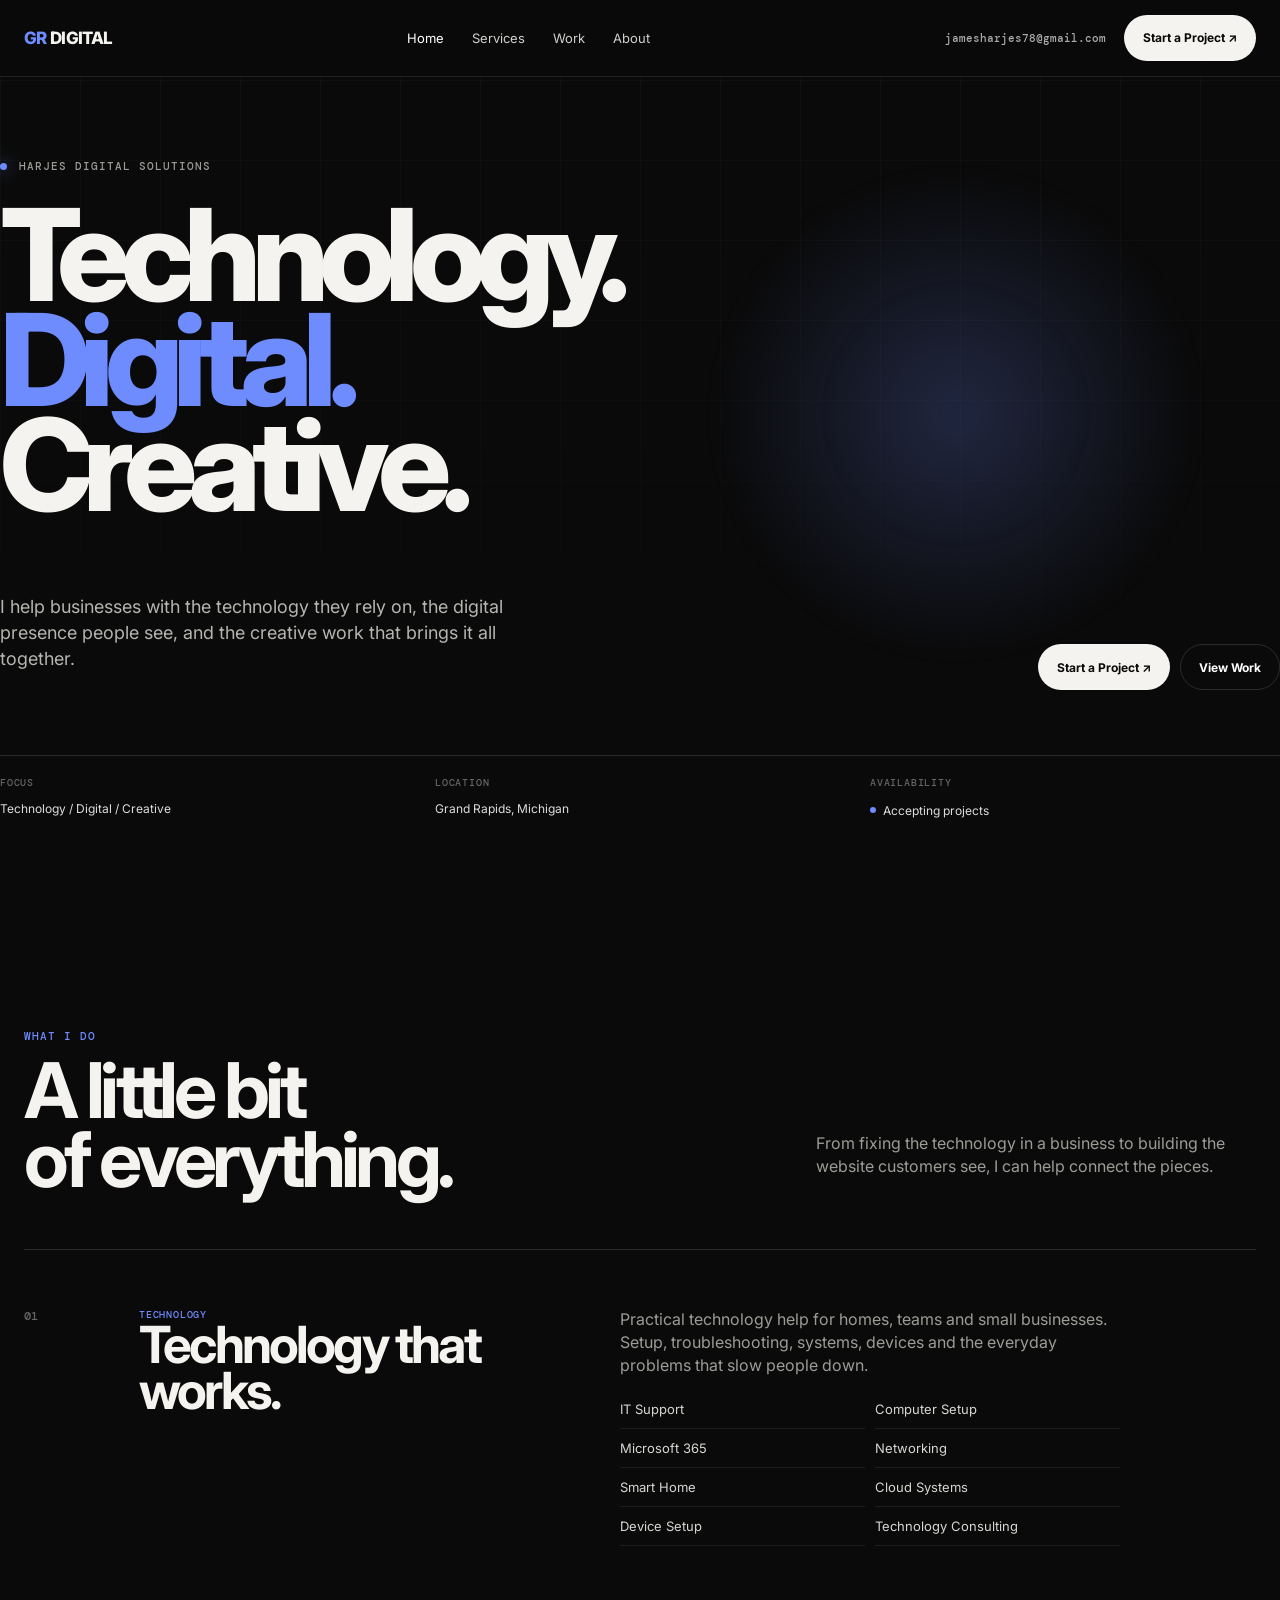
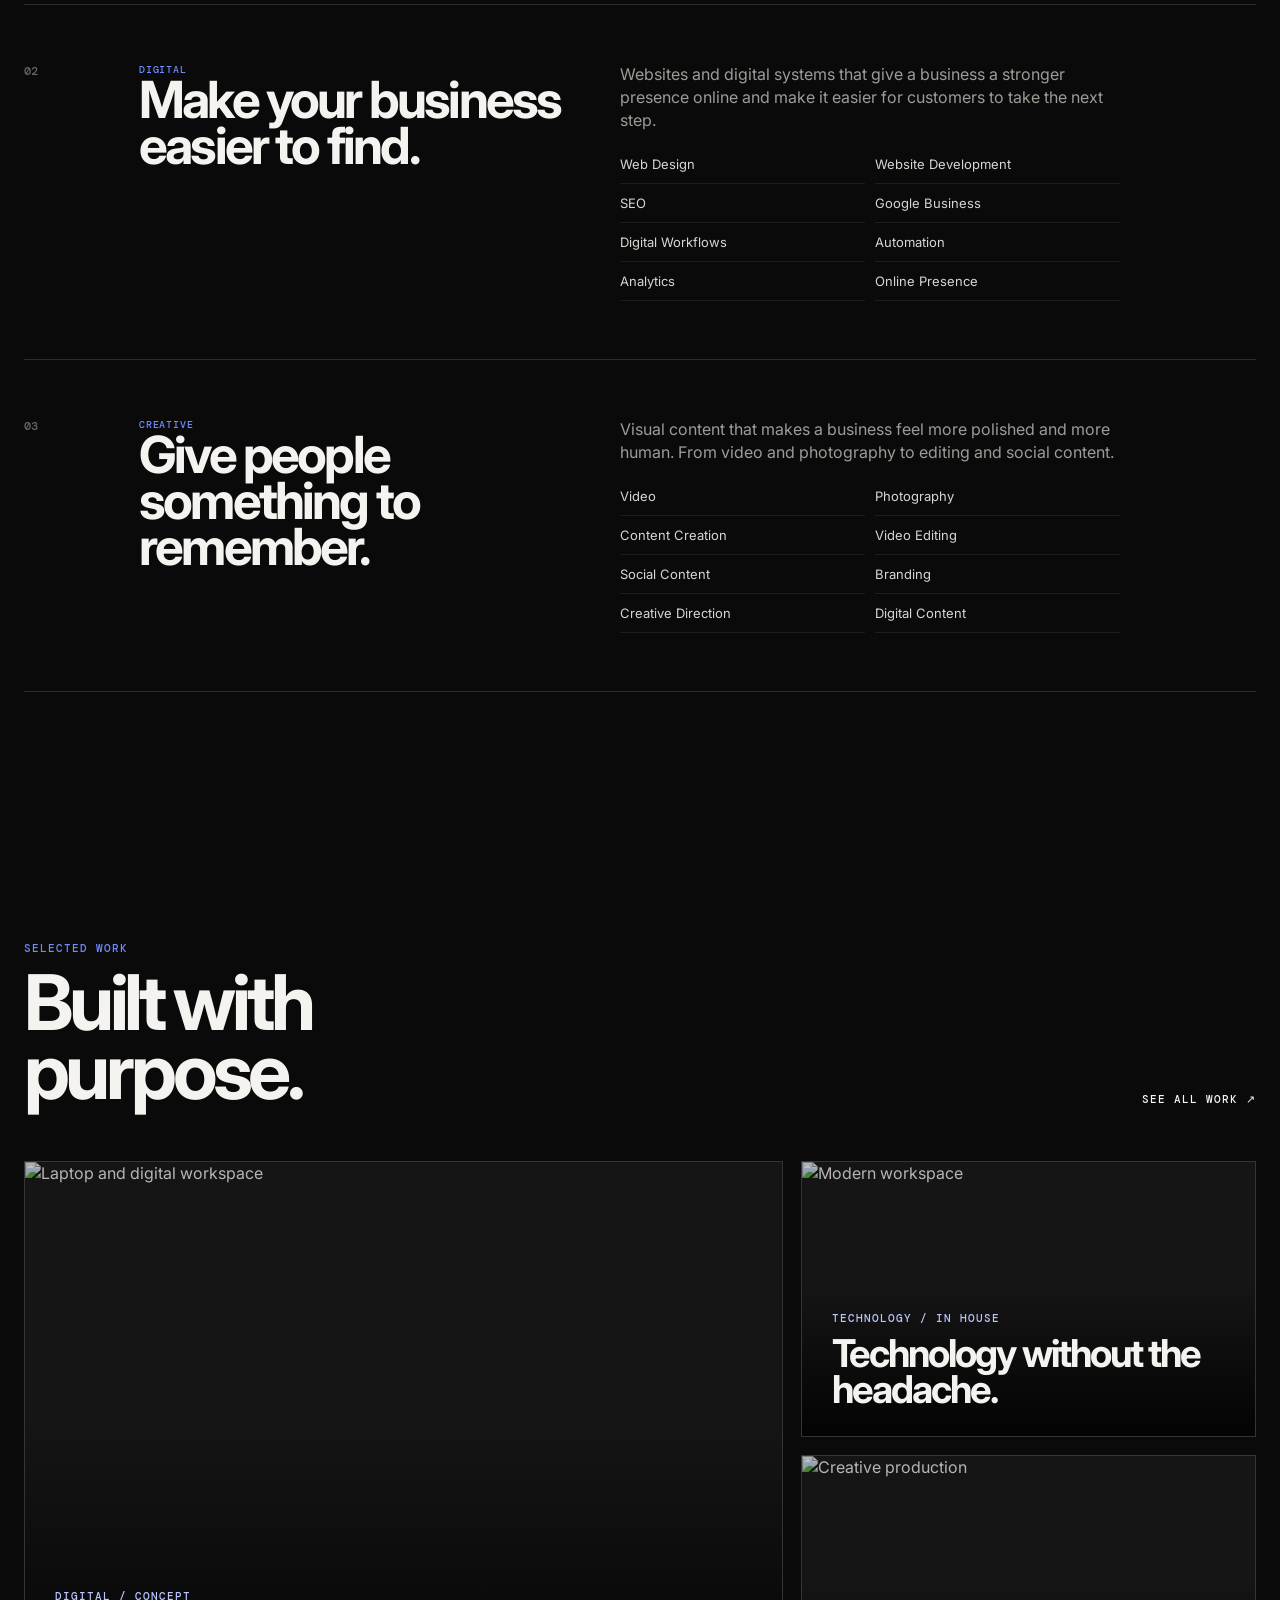
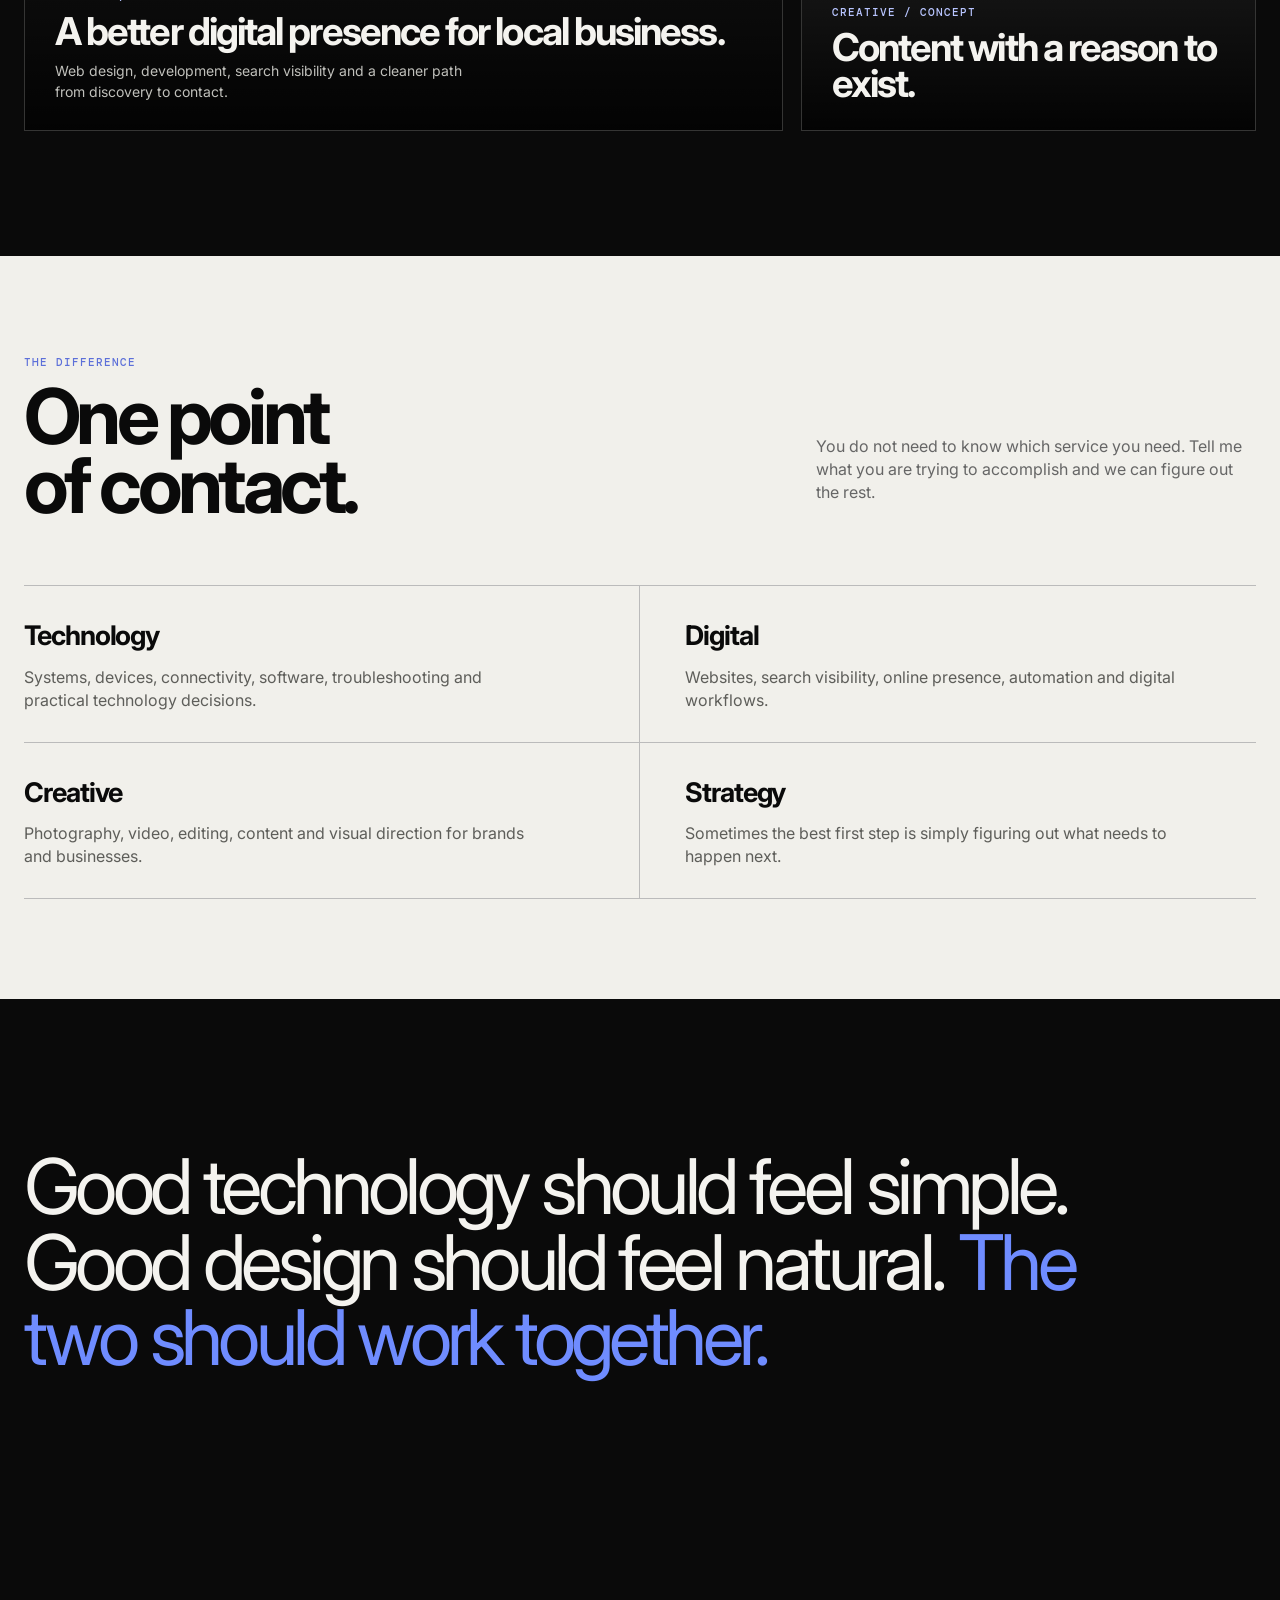
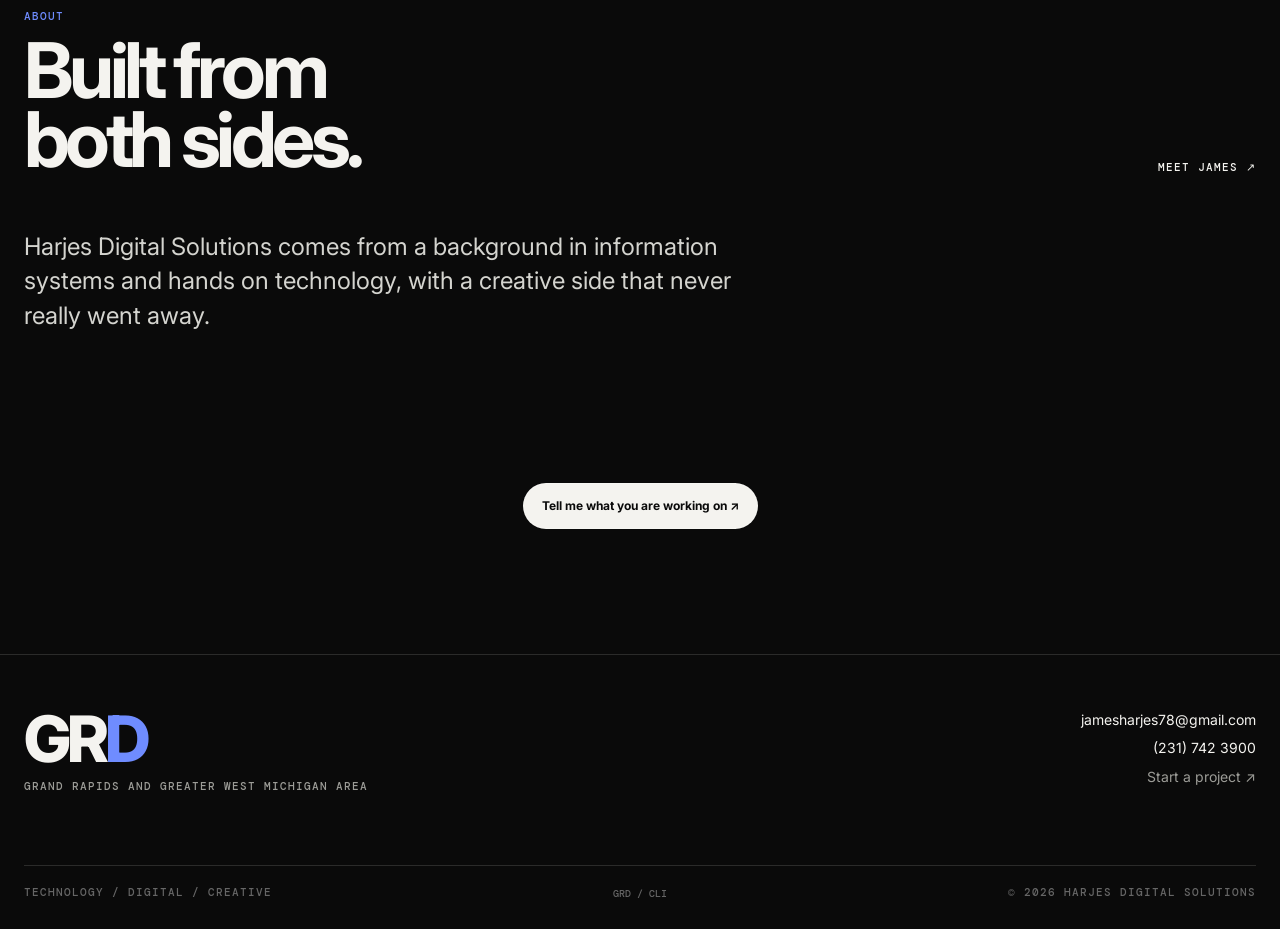
==== commit 68e8ea95: "Update website" ====
--- a/index.html
+++ b/index.html
@@ -3,8 +3,8 @@
 <head>
   <meta charset="utf-8">
   <meta name="viewport" content="width=device-width,initial-scale=1">
-  <meta name="description" content="Grand Rapids Digital provides technology, digital and creative services for businesses in Grand Rapids and beyond.">
-  <title>Technology. Digital. Creative. | Grand Rapids Digital</title>
+  <meta name="description" content="Harjes Digital Solutions provides technology, digital and creative services for businesses in West Michigan and beyond.">
+  <title>Technology. Digital. Creative. | Harjes Digital Solutions</title>
   <link rel="stylesheet" href="style.css">
 </head>
 <body data-page="home">
@@ -32,7 +32,7 @@
   <div class="hero-grid"></div>
   <div class="hero-glow"></div>
   <div class="container hero-content">
-    <div class="eyebrow mono"><i></i> Grand Rapids Digital</div>
+    <div class="eyebrow mono"><i></i> Harjes Digital Solutions</div>
     <h1>Technology.<br><span class="accent">Digital.</span><br>Creative.</h1>
     <div class="hero-bottom">
       <p class="hero-copy">I help businesses with the technology they rely on, the digital presence people see, and the creative work that brings it all together.</p>
@@ -133,7 +133,7 @@
       <div><div class="section-kicker mono">About</div><h2 class="section-title">Built from<br>both sides.</h2></div>
       <a class="mono" href="about.html">Meet James ↗</a>
     </div>
-    <p class="section-intro reveal" style="max-width:760px;font-size:24px;color:#d4d4cf">Grand Rapids Digital comes from a background in information systems and hands on technology, with a creative side that never really went away.</p>
+    <p class="section-intro reveal" style="max-width:760px;font-size:24px;color:#d4d4cf">Harjes Digital Solutions comes from a background in information systems and hands on technology, with a creative side that never really went away.</p>
   </div>
 </section>
 
@@ -149,7 +149,7 @@
     <div class="footer-top">
       <div>
         <div class="footer-brand">GR<span>D</span></div>
-        <div class="mono muted" style="margin-top:12px">Grand Rapids, Michigan</div>
+        <div class="mono muted" style="margin-top:12px">Grand Rapids and Greater West Michigan Area</div>
       </div>
       <div class="footer-contact">
         <a href="mailto:jamesharjes78@gmail.com">jamesharjes78@gmail.com</a>
@@ -160,7 +160,7 @@
     <div class="footer-bottom">
       <span class="mono">Technology / Digital / Creative</span>
       <button id="terminalTrigger" type="button">GRD / CLI</button>
-      <span class="mono">© 2026 Grand Rapids Digital</span>
+      <span class="mono">© 2026 Harjes Digital Solutions</span>
     </div>
   </div>
 </footer>
